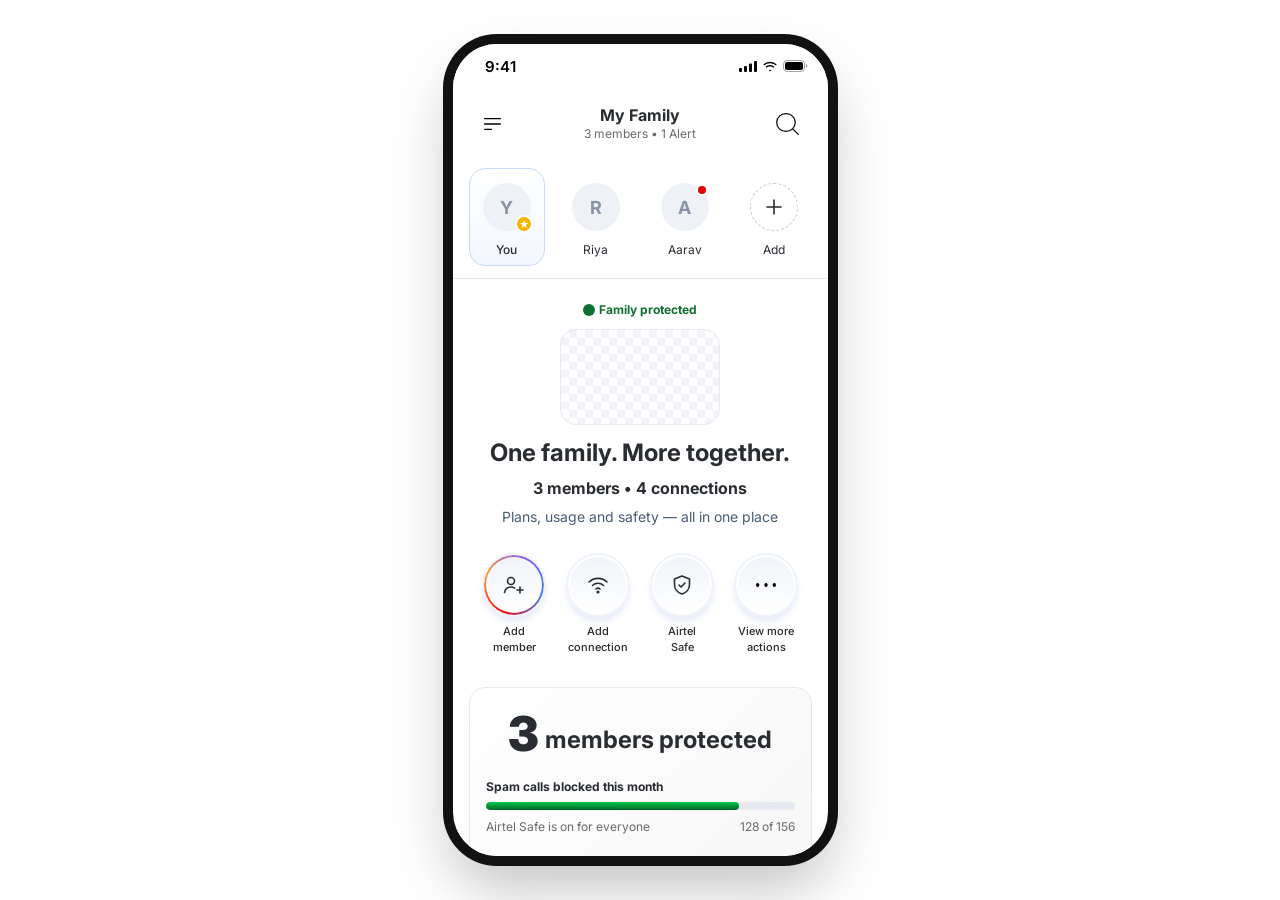
==== index.html @ 9456e84a "Family tab: Frame 01 content built with Frame 02 components Co-Authored-By: Claude Opus 5.5 <noreply" ====
<!doctype html>
<html lang="en">
<head>
  <meta charset="utf-8">
  <meta name="viewport" content="width=device-width, initial-scale=1, viewport-fit=cover">
  <title>Family Tab</title>
  <link rel="preconnect" href="https://fonts.googleapis.com">
  <link rel="preconnect" href="https://fonts.gstatic.com" crossorigin>
  <link href="https://fonts.googleapis.com/css2?family=Inter:wght@400;500;700;900&display=swap" rel="stylesheet">
  <link rel="stylesheet" href="styles.css">
</head>
<body>
  <div class="device">
    <div class="screen">

      <!-- Status bar -->
      <div class="status-bar">
        <span class="time">9:41</span>
        <span class="status-icons">
          <svg width="18" height="11" viewBox="0 0 18 11"><rect x="0" y="7" width="3" height="4" rx="1"/><rect x="5" y="5" width="3" height="6" rx="1"/><rect x="10" y="2.5" width="3" height="8.5" rx="1"/><rect x="15" y="0" width="3" height="11" rx="1"/></svg>
          <svg width="16" height="11" viewBox="0 0 16 11"><path d="M8 2.3c2.2 0 4.2.9 5.7 2.3l1.1-1.1A9.6 9.6 0 0 0 8 .7 9.6 9.6 0 0 0 1.2 3.5l1.1 1.1A8 8 0 0 1 8 2.3Zm0 3.2c1.3 0 2.5.5 3.4 1.3l1.1-1.1A6.4 6.4 0 0 0 8 3.9a6.4 6.4 0 0 0-4.5 1.8l1.1 1.1c.9-.8 2.1-1.3 3.4-1.3Zm0 3.2c.5 0 .9.2 1.2.5L8 10.4 6.8 9.2c.3-.3.7-.5 1.2-.5Z"/></svg>
          <svg width="25" height="12" viewBox="0 0 25 12"><rect x=".5" y=".5" width="21" height="11" rx="3.5" fill="none" stroke="currentColor" opacity=".35"/><rect x="2" y="2" width="18" height="8" rx="2"/><path d="M23 4v4c.8-.3 1.3-1.1 1.3-2S23.8 4.3 23 4Z" opacity=".4"/></svg>
        </span>
      </div>

      <main class="scroll">

        <!-- Top Nav Component ✅ -->
        <header class="top-nav">
          <button class="nav-icon" aria-label="Menu"><img src="assets/menu.svg" width="17.2" height="11.4222" alt=""></button>
          <div class="nav-title">
            <h1>My Family</h1>
            <p>3 members • 1 Alert</p>
          </div>
          <button class="nav-icon" aria-label="Search"><img src="assets/help.svg" width="26.67" height="26.67" alt=""></button>
        </header>

        <!-- Top Nav Units (members) -->
        <nav class="unit-strip" aria-label="Family members">
          <button class="unit is-active">
            <span class="unit-icon"><span class="avatar-ph">Y</span><span class="crown">★</span></span>
            <span class="unit-label">You</span>
          </button>
          <button class="unit">
            <span class="unit-icon"><span class="avatar-ph">R</span></span>
            <span class="unit-label">Riya</span>
          </button>
          <button class="unit">
            <span class="unit-icon"><span class="avatar-ph">A</span><span class="alert-dot"></span></span>
            <span class="unit-label">Aarav</span>
          </button>
          <button class="unit">
            <span class="unit-icon"><span class="add-ph">
              <svg width="24" height="24" viewBox="0 0 24 24" fill="none" stroke="#292c31" stroke-width="1.6" stroke-linecap="round"><path d="M12 5v14M5 12h14"/></svg>
            </span></span>
            <span class="unit-label">Add</span>
          </button>
        </nav>

        <!-- Snapshot ✅ -->
        <section class="snapshot">
          <div class="status-msg"><span class="notifier"></span>Family protected</div>
          <div class="illustration-ph" aria-label="Family illustration placeholder"></div>
          <div class="snapshot-text">
            <h2>One family. More together.</h2>
            <p class="sub-strong">3 members • 4 connections</p>
            <p class="sub">Plans, usage and safety — all in one place</p>
          </div>
        </section>

        <div class="layout">

          <!-- Actions (Icon-action ✅) -->
          <section class="actions">
            <a class="icon-action is-highlighted" href="#">
              <span class="ia-circle"><svg width="24" height="24" viewBox="0 0 24 24" fill="none" stroke="#292c31" stroke-width="1.6" stroke-linecap="round" stroke-linejoin="round"><circle cx="9" cy="8" r="3.5"/><path d="M2.5 19.5c.6-3.3 3.3-5.5 6.5-5.5 1.4 0 2.6.4 3.6 1.1"/><path d="M18 14v6M15 17h6"/></svg></span>
              <span class="ia-label">Add<br>member</span>
            </a>
            <a class="icon-action" href="#">
              <span class="ia-circle"><svg width="24" height="24" viewBox="0 0 24 24" fill="none" stroke="#292c31" stroke-width="1.6" stroke-linecap="round" stroke-linejoin="round"><path d="M3 9a13 13 0 0 1 18 0"/><path d="M6.5 12.5a8 8 0 0 1 11 0"/><path d="M10 16a3 3 0 0 1 4 0"/><circle cx="12" cy="19" r=".8" fill="#292c31"/></svg></span>
              <span class="ia-label">Add<br>connection</span>
            </a>
            <a class="icon-action" href="#">
              <span class="ia-circle"><svg width="24" height="24" viewBox="0 0 24 24" fill="none" stroke="#292c31" stroke-width="1.6" stroke-linecap="round" stroke-linejoin="round"><path d="M12 3 4.5 6v5.5c0 4.4 3.1 8.2 7.5 9.5 4.4-1.3 7.5-5.1 7.5-9.5V6L12 3Z"/><path d="m9 12 2 2 4-4"/></svg></span>
              <span class="ia-label">Airtel<br>Safe</span>
            </a>
            <a class="icon-action" href="#">
              <span class="ia-circle"><img src="assets/more.svg" width="20" height="3.334" alt=""></span>
              <span class="ia-label">View more<br>actions</span>
            </a>
          </section>

          <!-- Hero Card ✅ -->
          <section class="hero-card">
            <div class="hero-heading"><span class="big">3</span><span class="unit-text">members protected</span></div>
            <div class="progress">
              <p class="progress-label">Spam calls blocked this month</p>
              <div class="track"><div class="fill" style="width:82%"></div></div>
              <div class="hints"><span>Airtel Safe is on for everyone</span><span>128 of 156</span></div>
            </div>
            <div class="details">
              <span class="detail"><img src="assets/call.svg" width="20" height="20" alt="">128 spam calls</span>
              <span class="detail"><img src="assets/sms.svg" width="20" height="20" alt="">12 fraud links</span>
            </div>
            <a class="btn-primary" href="#">Add family member</a>
            <a class="link" href="#">View safety report</a>
          </section>

          <!-- Product Showcase ✅ -->
          <section class="showcase">
            <div class="section-title"><h3>Family benefits</h3><a class="link" href="#">View All</a></div>
            <div class="tiles">
              <article class="tile">
                <div class="logo-ph"></div>
                <div class="tile-text"><h4>Exclusive offers</h4><p>Special deals for your family</p></div>
                <a class="link with-arrow" href="#">Explore <img src="assets/arrow-right.svg" width="16.67" height="16.67" alt=""></a>
              </article>
              <article class="tile">
                <div class="logo-ph"></div>
                <div class="tile-text"><h4>Connections</h4><p>Easily handle plans and usage</p></div>
                <a class="link with-arrow" href="#">Manage <img src="assets/arrow-right.svg" width="16.67" height="16.67" alt=""></a>
              </article>
              <article class="tile">
                <div class="logo-ph"></div>
                <div class="tile-text"><h4>Safer together</h4><p>Spam call protection for everyone</p></div>
                <a class="link with-arrow" href="#">Turn on <img src="assets/arrow-right.svg" width="16.67" height="16.67" alt=""></a>
              </article>
            </div>
          </section>

          <!-- Ingress Card ✅ -->
          <section>
            <div class="section-title"><h3>Insights</h3></div>
            <article class="ingress">
              <div class="ingress-text">
                <h4>Personalized Report</h4>
                <p>See your family’s safety report and usage insights</p>
                <a class="btn-secondary" href="#">View report</a>
              </div>
              <div class="ingress-ph"></div>
            </article>
          </section>

          <!-- List_Refresh ✅ -->
          <section class="list-block">
            <div class="section-title"><h3>Family help</h3></div>
            <div class="list-card">
              <div class="list-rows">
                <a class="row" href="#">How do I add a family member?<img src="assets/chevron-right.svg" width="16.67" height="16.67" alt=""></a>
                <hr>
                <a class="row" href="#">Share data with my family<img src="assets/chevron-right.svg" width="16.67" height="16.67" alt=""></a>
                <hr>
                <a class="row" href="#">Manage permissions for a member<img src="assets/chevron-right.svg" width="16.67" height="16.67" alt=""></a>
                <hr>
                <a class="row" href="#">Remove a member<img src="assets/chevron-right.svg" width="16.67" height="16.67" alt=""></a>
              </div>
              <div class="bottom-strip"><span>Need help with something else?</span><a class="link" href="#">Chat Now</a></div>
            </div>
          </section>

        </div>
      </main>
    </div>
  </div>
</body>
</html>
---- styles.css ----
:root {
  --text: #292c31;
  --text-title: #3e4146;
  --text-caption: #696b6f;
  --text-secondary: #485b76;
  --blue: #075ee8;
  --success: #0f7033;
  --border-card: #e6e9ef;
  --iconbase: #f0f4f9;
  --card-start: #ffffff;
  --card-stop: #f5f5f5;
  --placeholder: #eef1f5;
  --radius-lg: 16px;
}

* { box-sizing: border-box; margin: 0; padding: 0; }

html, body { height: 100%; }

body {
  background: #ffffff;
  color: var(--text);
  font-family: 'Inter', system-ui, sans-serif;
  font-feature-settings: "liga" 0;
  -webkit-font-smoothing: antialiased;
}

a { color: inherit; text-decoration: none; }
button { font: inherit; color: inherit; background: none; border: 0; cursor: pointer; }

/* ---------- Device: 375 x 812 preview ---------- */
.device {
  min-height: 100%;
  display: flex;
  align-items: center;
  justify-content: center;
  padding: 24px 0;
}
.screen {
  position: relative;
  width: 375px;
  height: 812px;
  background: #ffffff;
  border-radius: 44px;
  overflow: hidden;
  box-shadow: 0 0 0 10px #111, 0 30px 60px rgba(0, 0, 0, .25);
  display: flex;
  flex-direction: column;
}
@media (max-width: 500px) {
  .device { padding: 0; display: block; }
  .screen { width: 100%; height: 100vh; height: 100dvh; border-radius: 0; box-shadow: none; }
}

.status-bar {
  height: 44px;
  flex: none;
  display: flex;
  align-items: center;
  justify-content: space-between;
  padding: 0 20px 0 32px;
  font-weight: 600;
  font-size: 15px;
  color: #000;
  background: #fff;
  z-index: 2;
}
.status-icons { display: flex; gap: 5px; align-items: center; }
.status-icons svg { fill: #000; color: #000; }

.scroll {
  flex: 1;
  overflow-y: auto;
  overflow-x: hidden;
  scrollbar-width: none;
  padding-bottom: 40px;
}
.scroll::-webkit-scrollbar { display: none; }

/* ---------- Top Nav ---------- */
.top-nav {
  height: 72px;
  display: flex;
  align-items: center;
  justify-content: space-between;
  padding: 16px 20px;
}
.nav-icon { width: 40px; height: 40px; display: grid; place-items: center; }
.nav-title { text-align: center; }
.nav-title h1 { font-size: 16px; font-weight: 700; line-height: 20px; }
.nav-title p { font-size: 12px; line-height: 18px; color: var(--text-caption); }

/* ---------- Top Nav Units ---------- */
.unit-strip {
  display: flex;
  justify-content: space-between;
  padding: 8px 16px 12px;
  border-bottom: 1px solid var(--border-card);
}
.unit {
  width: 76px;
  padding: 6px 0 8px;
  display: flex;
  flex-direction: column;
  align-items: center;
  border: 1px solid transparent;
  border-radius: 16px;
}
.unit.is-active {
  border-color: #c9dafb;
  background: linear-gradient(180deg, #ffffff 0%, #f3f7ff 100%);
}
.unit-icon { position: relative; width: 64px; height: 64px; display: grid; place-items: center; }
.avatar-ph, .add-ph {
  width: 48px; height: 48px;
  border-radius: 50%;
  display: grid; place-items: center;
  background: var(--placeholder);
  font-weight: 700; font-size: 18px; color: #8a94a6;
}
.add-ph { background: #fff; border: 1.5px dashed #c3cad6; }
.crown {
  position: absolute; right: 6px; bottom: 6px;
  width: 18px; height: 18px; border-radius: 50%;
  background: #f5b400; color: #fff; font-size: 10px;
  display: grid; place-items: center; border: 2px solid #fff;
}
.alert-dot {
  position: absolute; right: 9px; top: 9px;
  width: 12px; height: 12px; border-radius: 50%;
  background: #e40000; border: 2px solid #fff;
}
.unit-label { font-size: 12px; line-height: 14px; margin-top: 4px; }
.unit.is-active .unit-label { font-weight: 500; }

/* ---------- Snapshot ---------- */
.snapshot {
  display: flex; flex-direction: column; align-items: center;
  gap: 12px;
  padding: 24px 16px 28px;
  text-align: center;
}
.status-msg {
  display: flex; align-items: center; gap: 4px;
  font-size: 12px; line-height: 14px; font-weight: 700; color: var(--success);
}
.notifier { width: 12px; height: 12px; border-radius: 100px; background: var(--success); }
.illustration-ph {
  width: 160px; height: 96px;
  border-radius: var(--radius-lg);
  background:
    repeating-conic-gradient(#f2f4f7 0% 25%, #ffffff 0% 50%) 0 0 / 16px 16px;
  border: 1px solid var(--border-card);
}
.snapshot-text { display: flex; flex-direction: column; gap: 8px; }
.snapshot-text h2 { font-size: 24px; line-height: 32px; font-weight: 700; }
.sub-strong { font-size: 16px; line-height: 22px; font-weight: 700; }
.sub { font-size: 14px; line-height: 20px; color: var(--text-secondary); }

/* ---------- Layout ---------- */
.layout {
  display: flex; flex-direction: column;
  gap: 32px;
  padding: 0 16px;
}

/* Icon-action */
.actions { display: flex; justify-content: center; gap: 20px; }
.icon-action {
  width: 64px;
  display: flex; flex-direction: column; align-items: center; gap: 8px;
}
.ia-circle {
  position: relative;
  width: 60px; height: 60px;
  display: grid; place-items: center;
  border-radius: 100px;
  border: 2px solid #fff;
  background: linear-gradient(180deg, var(--iconbase) 0%, #ffffff 100%);
  filter: drop-shadow(0 5px 2.81px rgba(143, 165, 227, .2));
}
.ia-circle::before {
  content: "";
  position: absolute; inset: -4px;
  border-radius: 100px;
  border: 2px solid var(--iconbase);
}
.icon-action.is-highlighted .ia-circle::after {
  content: "";
  position: absolute; inset: -2px;
  border-radius: 100px;
  padding: 2px;
  background: conic-gradient(from 200deg, #f9080f, #ff9a2e, #8b5cf6, #3b82f6, #f9080f);
  -webkit-mask: linear-gradient(#000 0 0) content-box, linear-gradient(#000 0 0);
  -webkit-mask-composite: xor;
          mask-composite: exclude;
}
.ia-label { font-size: 11px; line-height: 16px; font-weight: 500; text-align: center; }

/* Cards (shared) */
.hero-card, .tile, .ingress, .list-card {
  border: 1px solid var(--border-card);
  border-radius: var(--radius-lg);
  background: linear-gradient(180deg, var(--card-start) 0%, var(--card-stop) 100%);
}

/* Hero Card */
.hero-card {
  background: linear-gradient(137.87deg, var(--card-start) 1.84%, var(--card-stop) 100%);
  padding: 16px;
  display: flex; flex-direction: column; align-items: center; gap: 20px;
}
.hero-heading { display: flex; align-items: flex-end; gap: 6px; }
.hero-heading .big { font-size: 48px; line-height: 60px; font-weight: 900; }
.hero-heading .unit-text { font-size: 24px; line-height: 32px; font-weight: 700; padding: 8px 0; }
.progress { width: 100%; display: flex; flex-direction: column; gap: 8px; margin-top: -4px; }
.progress-label { font-size: 12px; line-height: 14px; font-weight: 700; }
.track { height: 8px; border-radius: 100px; background: var(--border-card); overflow: hidden; }
.fill { height: 100%; border-radius: 100px; background: linear-gradient(180deg, #00c94e 0%, #006326 100%); }
.hints { display: flex; justify-content: space-between; font-size: 12px; line-height: 18px; color: var(--text-caption); }
.details { width: 100%; display: flex; gap: 16px; }
.detail { flex: 1; display: flex; align-items: center; gap: 8px; font-size: 12px; line-height: 14px; font-weight: 500; white-space: nowrap; }
.detail img { margin: 2px; }
.btn-primary {
  width: 100%; height: 48px;
  display: grid; place-items: center;
  background: #000; color: #fff;
  border-radius: 12px;
  font-size: 14px; line-height: 16px; font-weight: 500;
  margin-bottom: -8px;
}
.link { color: var(--blue); font-size: 14px; line-height: 16px; font-weight: 500; }
.link.with-arrow { display: inline-flex; align-items: center; gap: 2px; }
.link.with-arrow img { margin: 1.67px; }

/* Section Title */
.section-title {
  display: flex; align-items: center; justify-content: space-between;
  margin-bottom: 12px;
}
.section-title h3 {
  font-size: 11px; line-height: 14px; font-weight: 700;
  letter-spacing: 1.76px; text-transform: uppercase; color: var(--text-title);
}

/* Product Showcase */
.tiles {
  display: flex; gap: 8px;
  overflow-x: auto; scrollbar-width: none;
  margin: 0 -16px; padding: 0 16px 6px;
  scroll-snap-type: x mandatory; scroll-padding: 0 16px;
}
.tiles::-webkit-scrollbar { display: none; }
.tile {
  flex: 0 0 158px; height: 180px;
  padding: 16px;
  display: flex; flex-direction: column; gap: 12px;
  filter: drop-shadow(0 4px 6px rgba(0, 0, 0, .04));
  scroll-snap-align: start;
}
.logo-ph { width: 48px; height: 48px; border-radius: 4px; background: var(--placeholder); flex: none; }
.tile-text { display: flex; flex-direction: column; gap: 4px; flex: 1; }
.tile-text h4 { font-size: 14px; line-height: 20px; font-weight: 700; }
.tile-text p { font-size: 12px; line-height: 18px; }

/* Ingress Card */
.ingress { padding: 16px; display: flex; align-items: center; gap: 12px; }
.ingress-text { flex: 1; display: flex; flex-direction: column; gap: 4px; }
.ingress-text h4 { font-size: 14px; line-height: 20px; font-weight: 700; }
.ingress-text p { font-size: 12px; line-height: 18px; color: var(--text-caption); }
.btn-secondary {
  margin-top: 8px;
  width: 160px; height: 40px;
  display: grid; place-items: center;
  background: #f6f6f6; border: 1px solid #000; border-radius: 12px;
  font-size: 14px; line-height: 16px; font-weight: 500;
}
.ingress-ph { width: 96px; height: 96px; border-radius: 12px; background: var(--placeholder); flex: none; }

/* List */
.list-card { overflow: hidden; }
.list-rows { padding: 16px 0; display: flex; flex-direction: column; gap: 16px; }
.row {
  display: flex; align-items: center; justify-content: space-between; gap: 12px;
  padding: 0 16px;
  font-size: 14px; line-height: 16px; font-weight: 500;
}
.row img { margin: 1.67px; }
.list-rows hr { border: 0; border-top: 1px solid var(--border-card); }
.bottom-strip {
  display: flex; align-items: center; justify-content: space-between;
  padding: 16px;
  background: #fff;
  border-top: 1px solid var(--border-card);
  font-size: 12px; line-height: 14px; font-weight: 700; color: var(--text-caption);
}
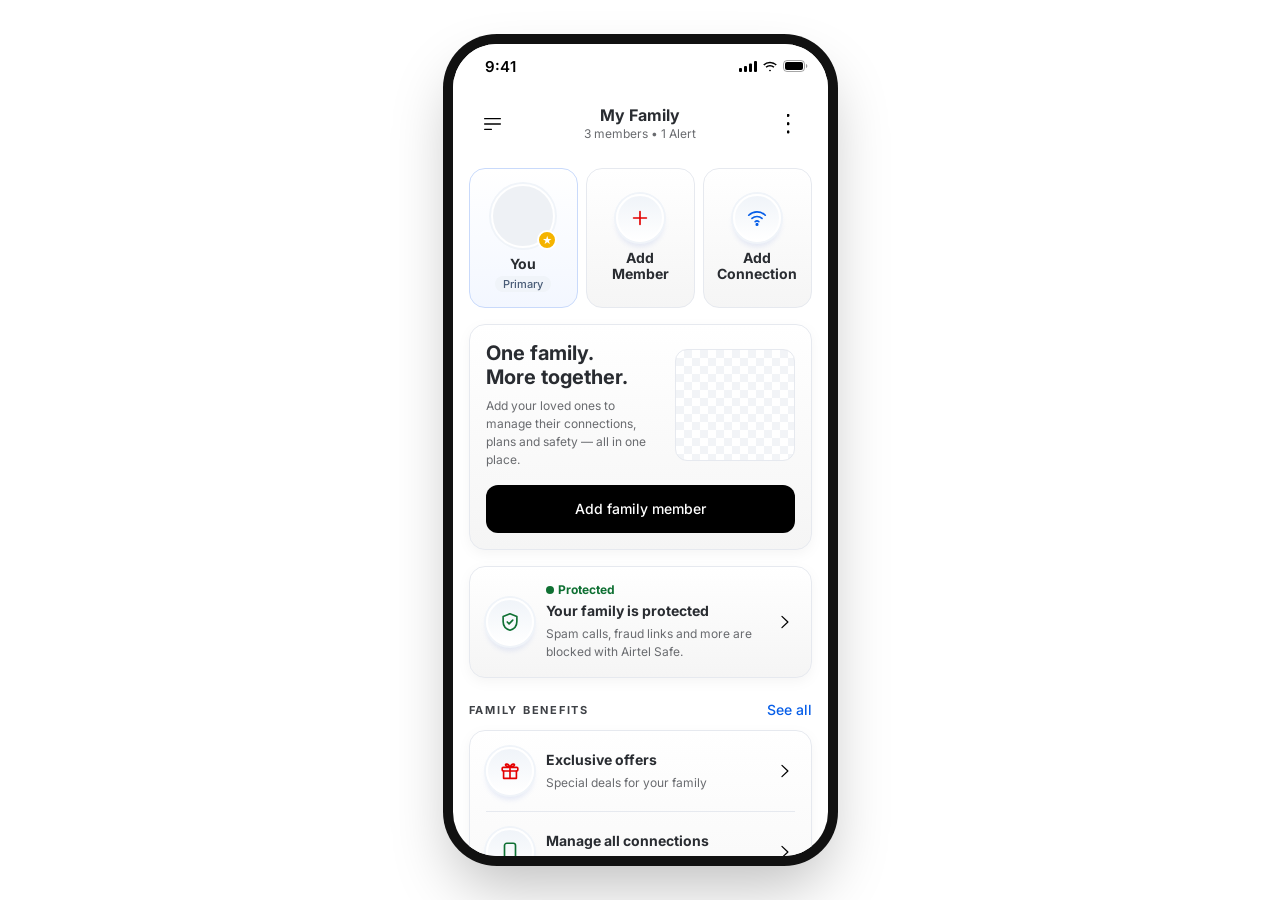
==== commit 45a1124f: "Match Frame 01 layout using Frame 02 components Co-Authored-By: Claude Opus 5.5 <noreply@anthropic.c" ====
--- a/index.html
+++ b/index.html
@@ -32,131 +32,81 @@
             <h1>My Family</h1>
             <p>3 members • 1 Alert</p>
           </div>
-          <button class="nav-icon" aria-label="Search"><img src="assets/help.svg" width="26.67" height="26.67" alt=""></button>
+          <button class="nav-icon" aria-label="More"><img class="rot90" src="assets/more.svg" width="20" height="3.334" alt=""></button>
         </header>
-
-        <!-- Top Nav Units (members) -->
-        <nav class="unit-strip" aria-label="Family members">
-          <button class="unit is-active">
-            <span class="unit-icon"><span class="avatar-ph">Y</span><span class="crown">★</span></span>
-            <span class="unit-label">You</span>
-          </button>
-          <button class="unit">
-            <span class="unit-icon"><span class="avatar-ph">R</span></span>
-            <span class="unit-label">Riya</span>
-          </button>
-          <button class="unit">
-            <span class="unit-icon"><span class="avatar-ph">A</span><span class="alert-dot"></span></span>
-            <span class="unit-label">Aarav</span>
-          </button>
-          <button class="unit">
-            <span class="unit-icon"><span class="add-ph">
-              <svg width="24" height="24" viewBox="0 0 24 24" fill="none" stroke="#292c31" stroke-width="1.6" stroke-linecap="round"><path d="M12 5v14M5 12h14"/></svg>
-            </span></span>
-            <span class="unit-label">Add</span>
-          </button>
-        </nav>
-
-        <!-- Snapshot ✅ -->
-        <section class="snapshot">
-          <div class="status-msg"><span class="notifier"></span>Family protected</div>
-          <div class="illustration-ph" aria-label="Family illustration placeholder"></div>
-          <div class="snapshot-text">
-            <h2>One family. More together.</h2>
-            <p class="sub-strong">3 members • 4 connections</p>
-            <p class="sub">Plans, usage and safety — all in one place</p>
-          </div>
-        </section>
 
         <div class="layout">
 
-          <!-- Actions (Icon-action ✅) -->
-          <section class="actions">
-            <a class="icon-action is-highlighted" href="#">
-              <span class="ia-circle"><svg width="24" height="24" viewBox="0 0 24 24" fill="none" stroke="#292c31" stroke-width="1.6" stroke-linecap="round" stroke-linejoin="round"><circle cx="9" cy="8" r="3.5"/><path d="M2.5 19.5c.6-3.3 3.3-5.5 6.5-5.5 1.4 0 2.6.4 3.6 1.1"/><path d="M18 14v6M15 17h6"/></svg></span>
-              <span class="ia-label">Add<br>member</span>
-            </a>
-            <a class="icon-action" href="#">
-              <span class="ia-circle"><svg width="24" height="24" viewBox="0 0 24 24" fill="none" stroke="#292c31" stroke-width="1.6" stroke-linecap="round" stroke-linejoin="round"><path d="M3 9a13 13 0 0 1 18 0"/><path d="M6.5 12.5a8 8 0 0 1 11 0"/><path d="M10 16a3 3 0 0 1 4 0"/><circle cx="12" cy="19" r=".8" fill="#292c31"/></svg></span>
-              <span class="ia-label">Add<br>connection</span>
-            </a>
-            <a class="icon-action" href="#">
-              <span class="ia-circle"><svg width="24" height="24" viewBox="0 0 24 24" fill="none" stroke="#292c31" stroke-width="1.6" stroke-linecap="round" stroke-linejoin="round"><path d="M12 3 4.5 6v5.5c0 4.4 3.1 8.2 7.5 9.5 4.4-1.3 7.5-5.1 7.5-9.5V6L12 3Z"/><path d="m9 12 2 2 4-4"/></svg></span>
-              <span class="ia-label">Airtel<br>Safe</span>
-            </a>
-            <a class="icon-action" href="#">
-              <span class="ia-circle"><img src="assets/more.svg" width="20" height="3.334" alt=""></span>
-              <span class="ia-label">View more<br>actions</span>
-            </a>
+          <!-- Members: Top Nav Unit tiles -->
+          <section class="members">
+            <button class="member is-active">
+              <span class="m-avatar"><span class="avatar-ph"></span><span class="crown">★</span></span>
+              <span class="m-name">You</span>
+              <span class="m-tag">Primary</span>
+            </button>
+            <button class="member">
+              <span class="ia-circle sm"><svg width="22" height="22" viewBox="0 0 24 24" fill="none" stroke="#e40000" stroke-width="1.8" stroke-linecap="round"><path d="M12 5v14M5 12h14"/></svg></span>
+              <span class="m-name">Add<br>Member</span>
+            </button>
+            <button class="member">
+              <span class="ia-circle sm"><svg width="22" height="22" viewBox="0 0 24 24" fill="none" stroke="#075ee8" stroke-width="1.8" stroke-linecap="round" stroke-linejoin="round"><path d="M3 9a13 13 0 0 1 18 0"/><path d="M6.5 12.5a8 8 0 0 1 11 0"/><path d="M10 16a3 3 0 0 1 4 0"/><circle cx="12" cy="19" r=".8" fill="#075ee8"/></svg></span>
+              <span class="m-name">Add<br>Connection</span>
+            </button>
           </section>
 
-          <!-- Hero Card ✅ -->
-          <section class="hero-card">
-            <div class="hero-heading"><span class="big">3</span><span class="unit-text">members protected</span></div>
-            <div class="progress">
-              <p class="progress-label">Spam calls blocked this month</p>
-              <div class="track"><div class="fill" style="width:82%"></div></div>
-              <div class="hints"><span>Airtel Safe is on for everyone</span><span>128 of 156</span></div>
-            </div>
-            <div class="details">
-              <span class="detail"><img src="assets/call.svg" width="20" height="20" alt="">128 spam calls</span>
-              <span class="detail"><img src="assets/sms.svg" width="20" height="20" alt="">12 fraud links</span>
+          <!-- Ingress Card ✅ (hero) -->
+          <section class="card hero">
+            <div class="hero-top">
+              <div class="hero-text">
+                <h2>One family.<br>More together.</h2>
+                <p>Add your loved ones to manage their connections, plans and safety — all in one place.</p>
+              </div>
+              <div class="illustration-ph" aria-label="Family illustration placeholder"></div>
             </div>
             <a class="btn-primary" href="#">Add family member</a>
-            <a class="link" href="#">View safety report</a>
           </section>
 
-          <!-- Product Showcase ✅ -->
-          <section class="showcase">
-            <div class="section-title"><h3>Family benefits</h3><a class="link" href="#">View All</a></div>
-            <div class="tiles">
-              <article class="tile">
-                <div class="logo-ph"></div>
-                <div class="tile-text"><h4>Exclusive offers</h4><p>Special deals for your family</p></div>
-                <a class="link with-arrow" href="#">Explore <img src="assets/arrow-right.svg" width="16.67" height="16.67" alt=""></a>
-              </article>
-              <article class="tile">
-                <div class="logo-ph"></div>
-                <div class="tile-text"><h4>Connections</h4><p>Easily handle plans and usage</p></div>
-                <a class="link with-arrow" href="#">Manage <img src="assets/arrow-right.svg" width="16.67" height="16.67" alt=""></a>
-              </article>
-              <article class="tile">
-                <div class="logo-ph"></div>
-                <div class="tile-text"><h4>Safer together</h4><p>Spam call protection for everyone</p></div>
-                <a class="link with-arrow" href="#">Turn on <img src="assets/arrow-right.svg" width="16.67" height="16.67" alt=""></a>
-              </article>
+          <!-- Ingress Card ✅ (status) -->
+          <a class="card row-card" href="#">
+            <span class="ia-circle sm"><svg width="22" height="22" viewBox="0 0 24 24" fill="none" stroke="#0f7033" stroke-width="1.8" stroke-linecap="round" stroke-linejoin="round"><path d="M12 3 4.5 6v5.5c0 4.4 3.1 8.2 7.5 9.5 4.4-1.3 7.5-5.1 7.5-9.5V6L12 3Z"/><path d="m9 12 2 2 4-4"/></svg></span>
+            <span class="row-text">
+              <span class="status-msg"><span class="notifier"></span>Protected</span>
+              <strong>Your family is protected</strong>
+              <small>Spam calls, fraud links and more are blocked with Airtel Safe.</small>
+            </span>
+            <img src="assets/chevron-right.svg" width="16.67" height="16.67" alt="">
+          </a>
+
+          <!-- List_Refresh ✅ -->
+          <section>
+            <div class="section-title"><h3>Family benefits</h3><a class="link" href="#">See all</a></div>
+            <div class="card list-card">
+              <a class="row" href="#">
+                <span class="ia-circle sm"><svg width="22" height="22" viewBox="0 0 24 24" fill="none" stroke="#e40000" stroke-width="1.8" stroke-linecap="round" stroke-linejoin="round"><rect x="3.5" y="8" width="17" height="4" rx="1"/><path d="M5 12v8h14v-8M12 8v12M12 8S10.5 4 8 4.5 8.5 8 12 8Zm0 0s1.5-4 4-3.5S15.5 8 12 8Z"/></svg></span>
+                <span class="row-text"><strong>Exclusive offers</strong><small>Special deals for your family</small></span>
+                <img src="assets/chevron-right.svg" width="16.67" height="16.67" alt="">
+              </a>
+              <hr>
+              <a class="row" href="#">
+                <span class="ia-circle sm"><svg width="22" height="22" viewBox="0 0 24 24" fill="none" stroke="#0f7033" stroke-width="1.8" stroke-linecap="round" stroke-linejoin="round"><rect x="6" y="2.5" width="12" height="19" rx="2.5"/><path d="M10.5 18.5h3"/></svg></span>
+                <span class="row-text"><strong>Manage all connections</strong><small>Easily handle plans and usage</small></span>
+                <img src="assets/chevron-right.svg" width="16.67" height="16.67" alt="">
+              </a>
+              <hr>
+              <a class="row" href="#">
+                <span class="ia-circle sm"><svg width="22" height="22" viewBox="0 0 24 24" fill="none" stroke="#075ee8" stroke-width="1.8" stroke-linecap="round" stroke-linejoin="round"><path d="M12 3 4.5 6v5.5c0 4.4 3.1 8.2 7.5 9.5 4.4-1.3 7.5-5.1 7.5-9.5V6L12 3Z"/></svg></span>
+                <span class="row-text"><strong>Stay safer together</strong><small>Spam call protection for everyone</small></span>
+                <img src="assets/chevron-right.svg" width="16.67" height="16.67" alt="">
+              </a>
             </div>
           </section>
 
-          <!-- Ingress Card ✅ -->
-          <section>
-            <div class="section-title"><h3>Insights</h3></div>
-            <article class="ingress">
-              <div class="ingress-text">
-                <h4>Personalized Report</h4>
-                <p>See your family’s safety report and usage insights</p>
-                <a class="btn-secondary" href="#">View report</a>
-              </div>
-              <div class="ingress-ph"></div>
-            </article>
-          </section>
-
-          <!-- List_Refresh ✅ -->
-          <section class="list-block">
-            <div class="section-title"><h3>Family help</h3></div>
-            <div class="list-card">
-              <div class="list-rows">
-                <a class="row" href="#">How do I add a family member?<img src="assets/chevron-right.svg" width="16.67" height="16.67" alt=""></a>
-                <hr>
-                <a class="row" href="#">Share data with my family<img src="assets/chevron-right.svg" width="16.67" height="16.67" alt=""></a>
-                <hr>
-                <a class="row" href="#">Manage permissions for a member<img src="assets/chevron-right.svg" width="16.67" height="16.67" alt=""></a>
-                <hr>
-                <a class="row" href="#">Remove a member<img src="assets/chevron-right.svg" width="16.67" height="16.67" alt=""></a>
-              </div>
-              <div class="bottom-strip"><span>Need help with something else?</span><a class="link" href="#">Chat Now</a></div>
-            </div>
-          </section>
+          <!-- Ingress Card ✅ (report) -->
+          <a class="card row-card" href="#">
+            <span class="ia-circle sm"><svg width="22" height="22" viewBox="0 0 24 24" fill="none" stroke="#e40000" stroke-width="1.8" stroke-linecap="round" stroke-linejoin="round"><path d="M12 3 4.5 6v5.5c0 4.4 3.1 8.2 7.5 9.5 4.4-1.3 7.5-5.1 7.5-9.5V6L12 3Z"/><path d="M12 8v4.5M12 15.5v.01"/></svg></span>
+            <span class="row-text"><strong>Personalized Report</strong><small>See your family’s safety report and usage insights.</small></span>
+            <img src="assets/chevron-right.svg" width="16.67" height="16.67" alt="">
+          </a>
 
         </div>
       </main>
--- a/styles.css
+++ b/styles.css
@@ -90,207 +90,93 @@
 .nav-title h1 { font-size: 16px; font-weight: 700; line-height: 20px; }
 .nav-title p { font-size: 12px; line-height: 18px; color: var(--text-caption); }
 
-/* ---------- Top Nav Units ---------- */
-.unit-strip {
-  display: flex;
-  justify-content: space-between;
-  padding: 8px 16px 12px;
-  border-bottom: 1px solid var(--border-card);
-}
-.unit {
-  width: 76px;
-  padding: 6px 0 8px;
-  display: flex;
-  flex-direction: column;
-  align-items: center;
-  border: 1px solid transparent;
-  border-radius: 16px;
-}
-.unit.is-active {
-  border-color: #c9dafb;
-  background: linear-gradient(180deg, #ffffff 0%, #f3f7ff 100%);
-}
-.unit-icon { position: relative; width: 64px; height: 64px; display: grid; place-items: center; }
-.avatar-ph, .add-ph {
-  width: 48px; height: 48px;
-  border-radius: 50%;
-  display: grid; place-items: center;
-  background: var(--placeholder);
-  font-weight: 700; font-size: 18px; color: #8a94a6;
-}
-.add-ph { background: #fff; border: 1.5px dashed #c3cad6; }
-.crown {
-  position: absolute; right: 6px; bottom: 6px;
-  width: 18px; height: 18px; border-radius: 50%;
-  background: #f5b400; color: #fff; font-size: 10px;
-  display: grid; place-items: center; border: 2px solid #fff;
-}
-.alert-dot {
-  position: absolute; right: 9px; top: 9px;
-  width: 12px; height: 12px; border-radius: 50%;
-  background: #e40000; border: 2px solid #fff;
-}
-.unit-label { font-size: 12px; line-height: 14px; margin-top: 4px; }
-.unit.is-active .unit-label { font-weight: 500; }
-
-/* ---------- Snapshot ---------- */
-.snapshot {
-  display: flex; flex-direction: column; align-items: center;
-  gap: 12px;
-  padding: 24px 16px 28px;
-  text-align: center;
-}
-.status-msg {
-  display: flex; align-items: center; gap: 4px;
-  font-size: 12px; line-height: 14px; font-weight: 700; color: var(--success);
-}
-.notifier { width: 12px; height: 12px; border-radius: 100px; background: var(--success); }
-.illustration-ph {
-  width: 160px; height: 96px;
-  border-radius: var(--radius-lg);
-  background:
-    repeating-conic-gradient(#f2f4f7 0% 25%, #ffffff 0% 50%) 0 0 / 16px 16px;
-  border: 1px solid var(--border-card);
-}
-.snapshot-text { display: flex; flex-direction: column; gap: 8px; }
-.snapshot-text h2 { font-size: 24px; line-height: 32px; font-weight: 700; }
-.sub-strong { font-size: 16px; line-height: 22px; font-weight: 700; }
-.sub { font-size: 14px; line-height: 20px; color: var(--text-secondary); }
+.rot90 { transform: rotate(90deg); }
 
 /* ---------- Layout ---------- */
-.layout {
-  display: flex; flex-direction: column;
-  gap: 32px;
-  padding: 0 16px;
+.layout { display: flex; flex-direction: column; gap: 16px; padding: 8px 16px 0; }
+.link { color: var(--blue); font-size: 14px; line-height: 16px; font-weight: 500; }
+
+/* Card surface (Frame 02: Ingress / Showcase / List) */
+.card {
+  border: 1px solid var(--border-card);
+  border-radius: var(--radius-lg);
+  background: linear-gradient(180deg, var(--card-start) 0%, var(--card-stop) 100%);
+  filter: drop-shadow(0 4px 6px rgba(0, 0, 0, .04));
 }
 
-/* Icon-action */
-.actions { display: flex; justify-content: center; gap: 20px; }
-.icon-action {
-  width: 64px;
-  display: flex; flex-direction: column; align-items: center; gap: 8px;
-}
+/* Icon-action circle (Frame 02) */
 .ia-circle {
-  position: relative;
+  position: relative; flex: none;
   width: 60px; height: 60px;
   display: grid; place-items: center;
   border-radius: 100px;
   border: 2px solid #fff;
   background: linear-gradient(180deg, var(--iconbase) 0%, #ffffff 100%);
-  filter: drop-shadow(0 5px 2.81px rgba(143, 165, 227, .2));
+  box-shadow: 0 0 0 2px var(--iconbase), 0 5px 5.62px rgba(143, 165, 227, .2);
 }
-.ia-circle::before {
-  content: "";
-  position: absolute; inset: -4px;
-  border-radius: 100px;
-  border: 2px solid var(--iconbase);
-}
-.icon-action.is-highlighted .ia-circle::after {
-  content: "";
-  position: absolute; inset: -2px;
-  border-radius: 100px;
-  padding: 2px;
-  background: conic-gradient(from 200deg, #f9080f, #ff9a2e, #8b5cf6, #3b82f6, #f9080f);
-  -webkit-mask: linear-gradient(#000 0 0) content-box, linear-gradient(#000 0 0);
-  -webkit-mask-composite: xor;
-          mask-composite: exclude;
-}
-.ia-label { font-size: 11px; line-height: 16px; font-weight: 500; text-align: center; }
+.ia-circle.sm { width: 48px; height: 48px; }
 
-/* Cards (shared) */
-.hero-card, .tile, .ingress, .list-card {
+/* Members (Top Nav Unit tiles) */
+.members { display: grid; grid-template-columns: repeat(3, 1fr); gap: 8px; }
+.member {
+  height: 140px;
+  display: flex; flex-direction: column; align-items: center; justify-content: center; gap: 8px;
   border: 1px solid var(--border-card);
   border-radius: var(--radius-lg);
   background: linear-gradient(180deg, var(--card-start) 0%, var(--card-stop) 100%);
 }
+.member.is-active { border-color: #c9dafb; background: linear-gradient(180deg, #ffffff 0%, #f3f7ff 100%); }
+.m-avatar { position: relative; }
+.avatar-ph {
+  display: block; width: 64px; height: 64px; border-radius: 50%;
+  background: var(--placeholder); border: 2px solid #fff;
+  box-shadow: 0 0 0 2px var(--iconbase);
+}
+.crown {
+  position: absolute; right: -2px; bottom: -2px;
+  width: 20px; height: 20px; border-radius: 50%;
+  background: #f5b400; color: #fff; font-size: 10px;
+  display: grid; place-items: center; border: 2px solid #fff;
+}
+.m-name { font-size: 14px; line-height: 16px; font-weight: 700; text-align: center; }
+.m-tag {
+  margin-top: -4px;
+  font-size: 11px; line-height: 14px; font-weight: 500; color: var(--text-secondary);
+  background: var(--iconbase); border-radius: 100px; padding: 1px 8px;
+}
 
-/* Hero Card */
-.hero-card {
-  background: linear-gradient(137.87deg, var(--card-start) 1.84%, var(--card-stop) 100%);
-  padding: 16px;
-  display: flex; flex-direction: column; align-items: center; gap: 20px;
+/* Hero */
+.hero { padding: 16px; display: flex; flex-direction: column; gap: 16px; }
+.hero-top { display: flex; gap: 12px; align-items: center; }
+.hero-text { flex: 1; display: flex; flex-direction: column; gap: 8px; }
+.hero-text h2 { font-size: 20px; line-height: 24px; font-weight: 700; }
+.hero-text p { font-size: 12px; line-height: 18px; color: var(--text-caption); }
+.illustration-ph {
+  width: 120px; height: 112px; flex: none; border-radius: 12px;
+  background: repeating-conic-gradient(#f2f4f7 0% 25%, #ffffff 0% 50%) 0 0 / 16px 16px;
+  border: 1px solid var(--border-card);
 }
-.hero-heading { display: flex; align-items: flex-end; gap: 6px; }
-.hero-heading .big { font-size: 48px; line-height: 60px; font-weight: 900; }
-.hero-heading .unit-text { font-size: 24px; line-height: 32px; font-weight: 700; padding: 8px 0; }
-.progress { width: 100%; display: flex; flex-direction: column; gap: 8px; margin-top: -4px; }
-.progress-label { font-size: 12px; line-height: 14px; font-weight: 700; }
-.track { height: 8px; border-radius: 100px; background: var(--border-card); overflow: hidden; }
-.fill { height: 100%; border-radius: 100px; background: linear-gradient(180deg, #00c94e 0%, #006326 100%); }
-.hints { display: flex; justify-content: space-between; font-size: 12px; line-height: 18px; color: var(--text-caption); }
-.details { width: 100%; display: flex; gap: 16px; }
-.detail { flex: 1; display: flex; align-items: center; gap: 8px; font-size: 12px; line-height: 14px; font-weight: 500; white-space: nowrap; }
-.detail img { margin: 2px; }
 .btn-primary {
-  width: 100%; height: 48px;
-  display: grid; place-items: center;
-  background: #000; color: #fff;
-  border-radius: 12px;
+  height: 48px; display: grid; place-items: center;
+  background: #000; color: #fff; border-radius: 12px;
   font-size: 14px; line-height: 16px; font-weight: 500;
-  margin-bottom: -8px;
 }
-.link { color: var(--blue); font-size: 14px; line-height: 16px; font-weight: 500; }
-.link.with-arrow { display: inline-flex; align-items: center; gap: 2px; }
-.link.with-arrow img { margin: 1.67px; }
 
-/* Section Title */
-.section-title {
-  display: flex; align-items: center; justify-content: space-between;
-  margin-bottom: 12px;
-}
+/* Row cards */
+.row-card, .row { display: flex; align-items: center; gap: 12px; padding: 16px; }
+.row-card > img, .row > img { margin: 1.67px; flex: none; }
+.row-text { flex: 1; display: flex; flex-direction: column; gap: 4px; }
+.row-text strong { font-size: 14px; line-height: 20px; font-weight: 700; }
+.row-text small { font-size: 12px; line-height: 18px; color: var(--text-caption); }
+.status-msg { display: flex; align-items: center; gap: 4px; font-size: 12px; line-height: 14px; font-weight: 700; color: var(--success); }
+.notifier { width: 8px; height: 8px; border-radius: 100px; background: var(--success); }
+
+/* Section Title (Frame 02) */
+.section-title { display: flex; align-items: center; justify-content: space-between; margin: 8px 0 12px; }
 .section-title h3 {
   font-size: 11px; line-height: 14px; font-weight: 700;
   letter-spacing: 1.76px; text-transform: uppercase; color: var(--text-title);
 }
 
-/* Product Showcase */
-.tiles {
-  display: flex; gap: 8px;
-  overflow-x: auto; scrollbar-width: none;
-  margin: 0 -16px; padding: 0 16px 6px;
-  scroll-snap-type: x mandatory; scroll-padding: 0 16px;
-}
-.tiles::-webkit-scrollbar { display: none; }
-.tile {
-  flex: 0 0 158px; height: 180px;
-  padding: 16px;
-  display: flex; flex-direction: column; gap: 12px;
-  filter: drop-shadow(0 4px 6px rgba(0, 0, 0, .04));
-  scroll-snap-align: start;
-}
-.logo-ph { width: 48px; height: 48px; border-radius: 4px; background: var(--placeholder); flex: none; }
-.tile-text { display: flex; flex-direction: column; gap: 4px; flex: 1; }
-.tile-text h4 { font-size: 14px; line-height: 20px; font-weight: 700; }
-.tile-text p { font-size: 12px; line-height: 18px; }
-
-/* Ingress Card */
-.ingress { padding: 16px; display: flex; align-items: center; gap: 12px; }
-.ingress-text { flex: 1; display: flex; flex-direction: column; gap: 4px; }
-.ingress-text h4 { font-size: 14px; line-height: 20px; font-weight: 700; }
-.ingress-text p { font-size: 12px; line-height: 18px; color: var(--text-caption); }
-.btn-secondary {
-  margin-top: 8px;
-  width: 160px; height: 40px;
-  display: grid; place-items: center;
-  background: #f6f6f6; border: 1px solid #000; border-radius: 12px;
-  font-size: 14px; line-height: 16px; font-weight: 500;
-}
-.ingress-ph { width: 96px; height: 96px; border-radius: 12px; background: var(--placeholder); flex: none; }
-
-/* List */
-.list-card { overflow: hidden; }
-.list-rows { padding: 16px 0; display: flex; flex-direction: column; gap: 16px; }
-.row {
-  display: flex; align-items: center; justify-content: space-between; gap: 12px;
-  padding: 0 16px;
-  font-size: 14px; line-height: 16px; font-weight: 500;
-}
-.row img { margin: 1.67px; }
-.list-rows hr { border: 0; border-top: 1px solid var(--border-card); }
-.bottom-strip {
-  display: flex; align-items: center; justify-content: space-between;
-  padding: 16px;
-  background: #fff;
-  border-top: 1px solid var(--border-card);
-  font-size: 12px; line-height: 14px; font-weight: 700; color: var(--text-caption);
-}
+/* List_Refresh */
+.list-card hr { border: 0; border-top: 1px solid var(--border-card); margin: 0 16px; }
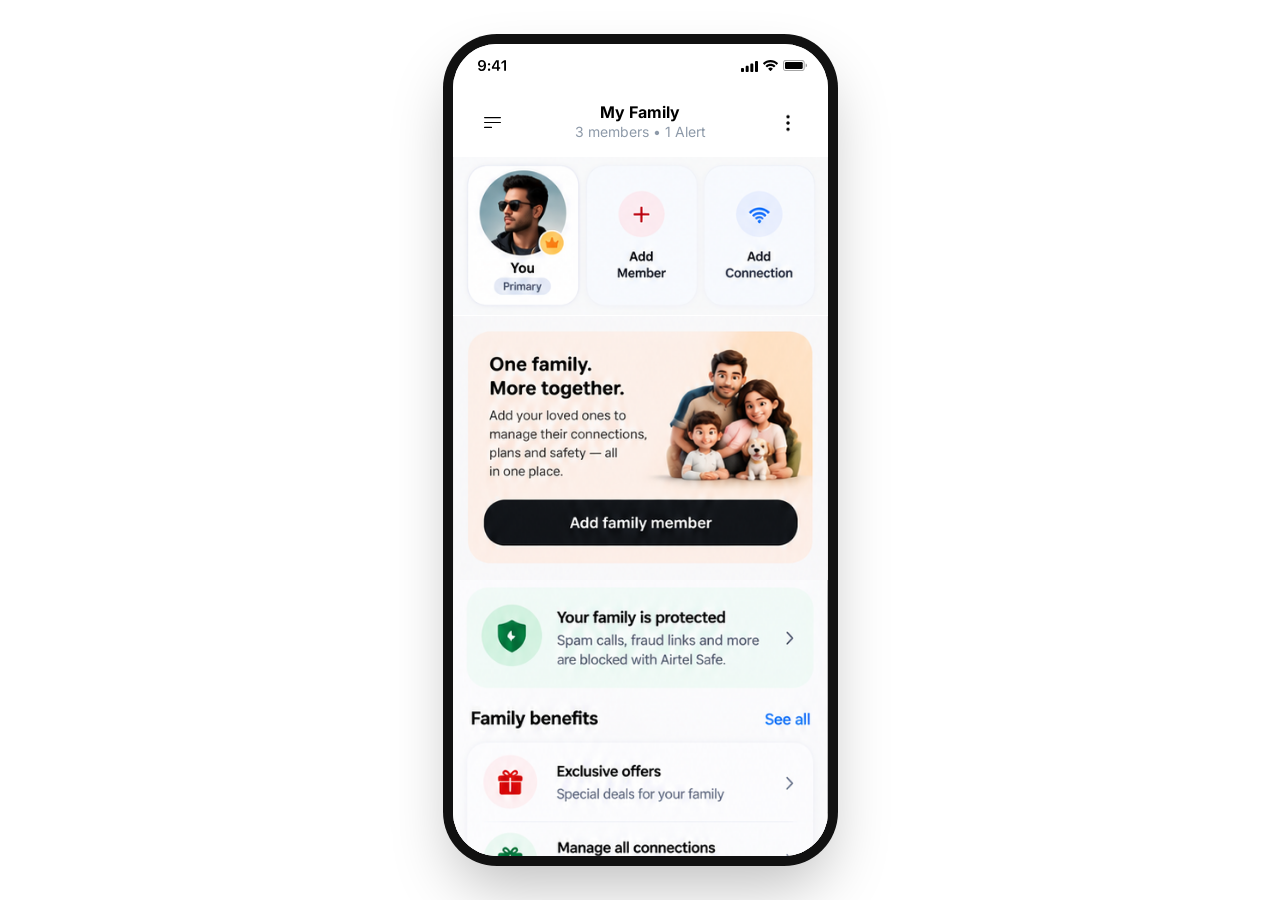
==== commit 348d5d21: "Build Frame 01 exactly as designed Co-Authored-By: Claude Opus 5.5 <noreply@anthropic.com>" ====
--- a/index.html
+++ b/index.html
@@ -6,107 +6,40 @@
   <title>Family Tab</title>
   <link rel="preconnect" href="https://fonts.googleapis.com">
   <link rel="preconnect" href="https://fonts.gstatic.com" crossorigin>
-  <link href="https://fonts.googleapis.com/css2?family=Inter:wght@400;500;700;900&display=swap" rel="stylesheet">
+  <link href="https://fonts.googleapis.com/css2?family=Inter:wght@400;700&display=swap" rel="stylesheet">
   <link rel="stylesheet" href="styles.css">
 </head>
 <body>
   <div class="device">
     <div class="screen">
 
-      <!-- Status bar -->
+      <!-- Status-Bar 1.0/App -->
       <div class="status-bar">
-        <span class="time">9:41</span>
-        <span class="status-icons">
-          <svg width="18" height="11" viewBox="0 0 18 11"><rect x="0" y="7" width="3" height="4" rx="1"/><rect x="5" y="5" width="3" height="6" rx="1"/><rect x="10" y="2.5" width="3" height="8.5" rx="1"/><rect x="15" y="0" width="3" height="11" rx="1"/></svg>
-          <svg width="16" height="11" viewBox="0 0 16 11"><path d="M8 2.3c2.2 0 4.2.9 5.7 2.3l1.1-1.1A9.6 9.6 0 0 0 8 .7 9.6 9.6 0 0 0 1.2 3.5l1.1 1.1A8 8 0 0 1 8 2.3Zm0 3.2c1.3 0 2.5.5 3.4 1.3l1.1-1.1A6.4 6.4 0 0 0 8 3.9a6.4 6.4 0 0 0-4.5 1.8l1.1 1.1c.9-.8 2.1-1.3 3.4-1.3Zm0 3.2c.5 0 .9.2 1.2.5L8 10.4 6.8 9.2c.3-.3.7-.5 1.2-.5Z"/></svg>
-          <svg width="25" height="12" viewBox="0 0 25 12"><rect x=".5" y=".5" width="21" height="11" rx="3.5" fill="none" stroke="currentColor" opacity=".35"/><rect x="2" y="2" width="18" height="8" rx="2"/><path d="M23 4v4c.8-.3 1.3-1.1 1.3-2S23.8 4.3 23 4Z" opacity=".4"/></svg>
-        </span>
+        <img class="sb-time" src="assets/f01/time.svg" width="28.4262" height="11.0889" alt="9:41">
+        <img class="sb-cell" src="assets/f01/cellular.svg" width="17" height="10.667" alt="">
+        <img class="sb-wifi" src="assets/f01/wifi.svg" width="15.333" height="10.9999" alt="">
+        <img class="sb-batt" src="assets/f01/battery.svg" width="24.328" height="11.3333" alt="">
       </div>
 
       <main class="scroll">
+        <div class="frame-01">
 
-        <!-- Top Nav Component ✅ -->
-        <header class="top-nav">
-          <button class="nav-icon" aria-label="Menu"><img src="assets/menu.svg" width="17.2" height="11.4222" alt=""></button>
-          <div class="nav-title">
-            <h1>My Family</h1>
-            <p>3 members • 1 Alert</p>
-          </div>
-          <button class="nav-icon" aria-label="More"><img class="rot90" src="assets/more.svg" width="20" height="3.334" alt=""></button>
-        </header>
+          <!-- Top Nav Component ✅ -->
+          <header class="top-nav">
+            <button class="nav-btn" aria-label="Menu"><img src="assets/f01/menu.svg" width="17.2" height="11.4222" alt=""></button>
+            <div class="nav-title">
+              <h1>My Family</h1>
+              <p>3 members • 1 Alert</p>
+            </div>
+            <button class="nav-btn" aria-label="More"><img src="assets/f01/more.png" width="30" height="30" alt=""></button>
+          </header>
 
-        <div class="layout">
-
-          <!-- Members: Top Nav Unit tiles -->
-          <section class="members">
-            <button class="member is-active">
-              <span class="m-avatar"><span class="avatar-ph"></span><span class="crown">★</span></span>
-              <span class="m-name">You</span>
-              <span class="m-tag">Primary</span>
-            </button>
-            <button class="member">
-              <span class="ia-circle sm"><svg width="22" height="22" viewBox="0 0 24 24" fill="none" stroke="#e40000" stroke-width="1.8" stroke-linecap="round"><path d="M12 5v14M5 12h14"/></svg></span>
-              <span class="m-name">Add<br>Member</span>
-            </button>
-            <button class="member">
-              <span class="ia-circle sm"><svg width="22" height="22" viewBox="0 0 24 24" fill="none" stroke="#075ee8" stroke-width="1.8" stroke-linecap="round" stroke-linejoin="round"><path d="M3 9a13 13 0 0 1 18 0"/><path d="M6.5 12.5a8 8 0 0 1 11 0"/><path d="M10 16a3 3 0 0 1 4 0"/><circle cx="12" cy="19" r=".8" fill="#075ee8"/></svg></span>
-              <span class="m-name">Add<br>Connection</span>
-            </button>
-          </section>
-
-          <!-- Ingress Card ✅ (hero) -->
-          <section class="card hero">
-            <div class="hero-top">
-              <div class="hero-text">
-                <h2>One family.<br>More together.</h2>
-                <p>Add your loved ones to manage their connections, plans and safety — all in one place.</p>
-              </div>
-              <div class="illustration-ph" aria-label="Family illustration placeholder"></div>
-            </div>
-            <a class="btn-primary" href="#">Add family member</a>
-          </section>
-
-          <!-- Ingress Card ✅ (status) -->
-          <a class="card row-card" href="#">
-            <span class="ia-circle sm"><svg width="22" height="22" viewBox="0 0 24 24" fill="none" stroke="#0f7033" stroke-width="1.8" stroke-linecap="round" stroke-linejoin="round"><path d="M12 3 4.5 6v5.5c0 4.4 3.1 8.2 7.5 9.5 4.4-1.3 7.5-5.1 7.5-9.5V6L12 3Z"/><path d="m9 12 2 2 4-4"/></svg></span>
-            <span class="row-text">
-              <span class="status-msg"><span class="notifier"></span>Protected</span>
-              <strong>Your family is protected</strong>
-              <small>Spam calls, fraud links and more are blocked with Airtel Safe.</small>
-            </span>
-            <img src="assets/chevron-right.svg" width="16.67" height="16.67" alt="">
-          </a>
-
-          <!-- List_Refresh ✅ -->
-          <section>
-            <div class="section-title"><h3>Family benefits</h3><a class="link" href="#">See all</a></div>
-            <div class="card list-card">
-              <a class="row" href="#">
-                <span class="ia-circle sm"><svg width="22" height="22" viewBox="0 0 24 24" fill="none" stroke="#e40000" stroke-width="1.8" stroke-linecap="round" stroke-linejoin="round"><rect x="3.5" y="8" width="17" height="4" rx="1"/><path d="M5 12v8h14v-8M12 8v12M12 8S10.5 4 8 4.5 8.5 8 12 8Zm0 0s1.5-4 4-3.5S15.5 8 12 8Z"/></svg></span>
-                <span class="row-text"><strong>Exclusive offers</strong><small>Special deals for your family</small></span>
-                <img src="assets/chevron-right.svg" width="16.67" height="16.67" alt="">
-              </a>
-              <hr>
-              <a class="row" href="#">
-                <span class="ia-circle sm"><svg width="22" height="22" viewBox="0 0 24 24" fill="none" stroke="#0f7033" stroke-width="1.8" stroke-linecap="round" stroke-linejoin="round"><rect x="6" y="2.5" width="12" height="19" rx="2.5"/><path d="M10.5 18.5h3"/></svg></span>
-                <span class="row-text"><strong>Manage all connections</strong><small>Easily handle plans and usage</small></span>
-                <img src="assets/chevron-right.svg" width="16.67" height="16.67" alt="">
-              </a>
-              <hr>
-              <a class="row" href="#">
-                <span class="ia-circle sm"><svg width="22" height="22" viewBox="0 0 24 24" fill="none" stroke="#075ee8" stroke-width="1.8" stroke-linecap="round" stroke-linejoin="round"><path d="M12 3 4.5 6v5.5c0 4.4 3.1 8.2 7.5 9.5 4.4-1.3 7.5-5.1 7.5-9.5V6L12 3Z"/></svg></span>
-                <span class="row-text"><strong>Stay safer together</strong><small>Spam call protection for everyone</small></span>
-                <img src="assets/chevron-right.svg" width="16.67" height="16.67" alt="">
-              </a>
-            </div>
-          </section>
-
-          <!-- Ingress Card ✅ (report) -->
-          <a class="card row-card" href="#">
-            <span class="ia-circle sm"><svg width="22" height="22" viewBox="0 0 24 24" fill="none" stroke="#e40000" stroke-width="1.8" stroke-linecap="round" stroke-linejoin="round"><path d="M12 3 4.5 6v5.5c0 4.4 3.1 8.2 7.5 9.5 4.4-1.3 7.5-5.1 7.5-9.5V6L12 3Z"/><path d="M12 8v4.5M12 15.5v.01"/></svg></span>
-            <span class="row-text"><strong>Personalized Report</strong><small>See your family’s safety report and usage insights.</small></span>
-            <img src="assets/chevron-right.svg" width="16.67" height="16.67" alt="">
-          </a>
+          <!-- My Family Airtel App Mockup 1 -->
+          <div class="mock mock-1"><img src="assets/f01/mockup-1.png" alt="Family members: You, Add Member, Add Connection"></div>
+          <!-- Airtel My Family Dashboard Mockup 2 -->
+          <div class="mock mock-2"><img src="assets/f01/mockup-2.png" alt="One family. More together. Add family member"></div>
+          <!-- My Family Safety Dashboard Mockup 2 -->
+          <div class="mock mock-3"><img src="assets/f01/mockup-3.png" alt="Your family is protected, Family benefits, Personalized Report"></div>
 
         </div>
       </main>
--- a/styles.css
+++ b/styles.css
@@ -1,182 +1,66 @@
-:root {
-  --text: #292c31;
-  --text-title: #3e4146;
-  --text-caption: #696b6f;
-  --text-secondary: #485b76;
-  --blue: #075ee8;
-  --success: #0f7033;
-  --border-card: #e6e9ef;
-  --iconbase: #f0f4f9;
-  --card-start: #ffffff;
-  --card-stop: #f5f5f5;
-  --placeholder: #eef1f5;
-  --radius-lg: 16px;
-}
-
 * { box-sizing: border-box; margin: 0; padding: 0; }
-
 html, body { height: 100%; }
-
 body {
   background: #ffffff;
-  color: var(--text);
   font-family: 'Inter', system-ui, sans-serif;
   font-feature-settings: "liga" 0;
   -webkit-font-smoothing: antialiased;
 }
-
-a { color: inherit; text-decoration: none; }
-button { font: inherit; color: inherit; background: none; border: 0; cursor: pointer; }
+button { background: none; border: 0; cursor: pointer; }
 
 /* ---------- Device: 375 x 812 preview ---------- */
 .device {
   min-height: 100%;
-  display: flex;
-  align-items: center;
-  justify-content: center;
+  display: flex; align-items: center; justify-content: center;
   padding: 24px 0;
 }
 .screen {
   position: relative;
-  width: 375px;
-  height: 812px;
-  background: #ffffff;
+  width: 375px; height: 812px;
+  background: #fff;
   border-radius: 44px;
   overflow: hidden;
   box-shadow: 0 0 0 10px #111, 0 30px 60px rgba(0, 0, 0, .25);
-  display: flex;
-  flex-direction: column;
+  display: flex; flex-direction: column;
 }
 @media (max-width: 500px) {
   .device { padding: 0; display: block; }
   .screen { width: 100%; height: 100vh; height: 100dvh; border-radius: 0; box-shadow: none; }
 }
 
-.status-bar {
-  height: 44px;
-  flex: none;
-  display: flex;
-  align-items: center;
-  justify-content: space-between;
-  padding: 0 20px 0 32px;
-  font-weight: 600;
-  font-size: 15px;
-  color: #000;
-  background: #fff;
-  z-index: 2;
-}
-.status-icons { display: flex; gap: 5px; align-items: center; }
-.status-icons svg { fill: #000; color: #000; }
+/* ---------- Status-Bar 1.0/App ---------- */
+.status-bar { position: relative; flex: none; height: 44px; background: #fff; }
+.status-bar img { position: absolute; display: block; }
+.sb-time { left: 25.21px; top: 16.08px; }
+.sb-cell { right: 70px; top: 17px; }
+.sb-wifi { right: 49.67px; top: 16px; }
+.sb-batt { right: 20.33px; top: 16px; }
 
-.scroll {
-  flex: 1;
-  overflow-y: auto;
-  overflow-x: hidden;
-  scrollbar-width: none;
-  padding-bottom: 40px;
-}
+.scroll { flex: 1; overflow-y: auto; overflow-x: hidden; scrollbar-width: none; }
 .scroll::-webkit-scrollbar { display: none; }
 
-/* ---------- Top Nav ---------- */
+/* ---------- Frame 01 (375 x 1138, minus 44px status bar) ---------- */
+.frame-01 { position: relative; width: 375px; height: 1094px; margin: 0 auto; overflow: hidden; background: #fff; }
+
 .top-nav {
-  height: 72px;
-  display: flex;
-  align-items: center;
-  justify-content: space-between;
-  padding: 16px 20px;
+  position: absolute; left: 0; top: 0;
+  width: 375px; height: 69px;
+  display: flex; align-items: center; justify-content: space-between;
+  padding: 0 20px;
+  background: #fff;
+  z-index: 1;
 }
-.nav-icon { width: 40px; height: 40px; display: grid; place-items: center; }
-.nav-title { text-align: center; }
-.nav-title h1 { font-size: 16px; font-weight: 700; line-height: 20px; }
-.nav-title p { font-size: 12px; line-height: 18px; color: var(--text-caption); }
+.nav-btn { width: 40px; height: 40px; display: grid; place-items: center; }
+.nav-title { position: absolute; left: 50%; top: 15px; transform: translateX(-50%); text-align: center; white-space: nowrap; }
+.nav-title h1 { font-size: 16px; line-height: 18px; font-weight: 700; color: #000; }
+.nav-title p { margin-top: 1px; font-size: 14px; line-height: 20px; color: #8e9aa9; }
 
-.rot90 { transform: rotate(90deg); }
-
-/* ---------- Layout ---------- */
-.layout { display: flex; flex-direction: column; gap: 16px; padding: 8px 16px 0; }
-.link { color: var(--blue); font-size: 14px; line-height: 16px; font-weight: 500; }
-
-/* Card surface (Frame 02: Ingress / Showcase / List) */
-.card {
-  border: 1px solid var(--border-card);
-  border-radius: var(--radius-lg);
-  background: linear-gradient(180deg, var(--card-start) 0%, var(--card-stop) 100%);
-  filter: drop-shadow(0 4px 6px rgba(0, 0, 0, .04));
-}
-
-/* Icon-action circle (Frame 02) */
-.ia-circle {
-  position: relative; flex: none;
-  width: 60px; height: 60px;
-  display: grid; place-items: center;
-  border-radius: 100px;
-  border: 2px solid #fff;
-  background: linear-gradient(180deg, var(--iconbase) 0%, #ffffff 100%);
-  box-shadow: 0 0 0 2px var(--iconbase), 0 5px 5.62px rgba(143, 165, 227, .2);
-}
-.ia-circle.sm { width: 48px; height: 48px; }
-
-/* Members (Top Nav Unit tiles) */
-.members { display: grid; grid-template-columns: repeat(3, 1fr); gap: 8px; }
-.member {
-  height: 140px;
-  display: flex; flex-direction: column; align-items: center; justify-content: center; gap: 8px;
-  border: 1px solid var(--border-card);
-  border-radius: var(--radius-lg);
-  background: linear-gradient(180deg, var(--card-start) 0%, var(--card-stop) 100%);
-}
-.member.is-active { border-color: #c9dafb; background: linear-gradient(180deg, #ffffff 0%, #f3f7ff 100%); }
-.m-avatar { position: relative; }
-.avatar-ph {
-  display: block; width: 64px; height: 64px; border-radius: 50%;
-  background: var(--placeholder); border: 2px solid #fff;
-  box-shadow: 0 0 0 2px var(--iconbase);
-}
-.crown {
-  position: absolute; right: -2px; bottom: -2px;
-  width: 20px; height: 20px; border-radius: 50%;
-  background: #f5b400; color: #fff; font-size: 10px;
-  display: grid; place-items: center; border: 2px solid #fff;
-}
-.m-name { font-size: 14px; line-height: 16px; font-weight: 700; text-align: center; }
-.m-tag {
-  margin-top: -4px;
-  font-size: 11px; line-height: 14px; font-weight: 500; color: var(--text-secondary);
-  background: var(--iconbase); border-radius: 100px; padding: 1px 8px;
-}
-
-/* Hero */
-.hero { padding: 16px; display: flex; flex-direction: column; gap: 16px; }
-.hero-top { display: flex; gap: 12px; align-items: center; }
-.hero-text { flex: 1; display: flex; flex-direction: column; gap: 8px; }
-.hero-text h2 { font-size: 20px; line-height: 24px; font-weight: 700; }
-.hero-text p { font-size: 12px; line-height: 18px; color: var(--text-caption); }
-.illustration-ph {
-  width: 120px; height: 112px; flex: none; border-radius: 12px;
-  background: repeating-conic-gradient(#f2f4f7 0% 25%, #ffffff 0% 50%) 0 0 / 16px 16px;
-  border: 1px solid var(--border-card);
-}
-.btn-primary {
-  height: 48px; display: grid; place-items: center;
-  background: #000; color: #fff; border-radius: 12px;
-  font-size: 14px; line-height: 16px; font-weight: 500;
-}
-
-/* Row cards */
-.row-card, .row { display: flex; align-items: center; gap: 12px; padding: 16px; }
-.row-card > img, .row > img { margin: 1.67px; flex: none; }
-.row-text { flex: 1; display: flex; flex-direction: column; gap: 4px; }
-.row-text strong { font-size: 14px; line-height: 20px; font-weight: 700; }
-.row-text small { font-size: 12px; line-height: 18px; color: var(--text-caption); }
-.status-msg { display: flex; align-items: center; gap: 4px; font-size: 12px; line-height: 14px; font-weight: 700; color: var(--success); }
-.notifier { width: 8px; height: 8px; border-radius: 100px; background: var(--success); }
-
-/* Section Title (Frame 02) */
-.section-title { display: flex; align-items: center; justify-content: space-between; margin: 8px 0 12px; }
-.section-title h3 {
-  font-size: 11px; line-height: 14px; font-weight: 700;
-  letter-spacing: 1.76px; text-transform: uppercase; color: var(--text-title);
-}
-
-/* List_Refresh */
-.list-card hr { border: 0; border-top: 1px solid var(--border-card); margin: 0 16px; }
+/* Mockup crops: positions and crop offsets taken from Figma */
+.mock { position: absolute; left: 0; width: 375px; overflow: hidden; }
+.mock img { position: absolute; display: block; max-width: none; }
+.mock-1 { top: 66.63px;  height: 159.965px; }
+.mock-1 img { width: 307.6%;  height: 658.99%; left: -49.74%; top: -89.84%; }
+.mock-2 { top: 227.6px;  height: 264.322px; }
+.mock-2 img { width: 208.91%; height: 559.34%; left: -2.55%;  top: -138.24%; }
+.mock-3 { top: 491.92px; height: 776.075px; }
+.mock-3 img { width: 207.24%; height: 192.74%; left: -3.51%;  top: -85.46%; }
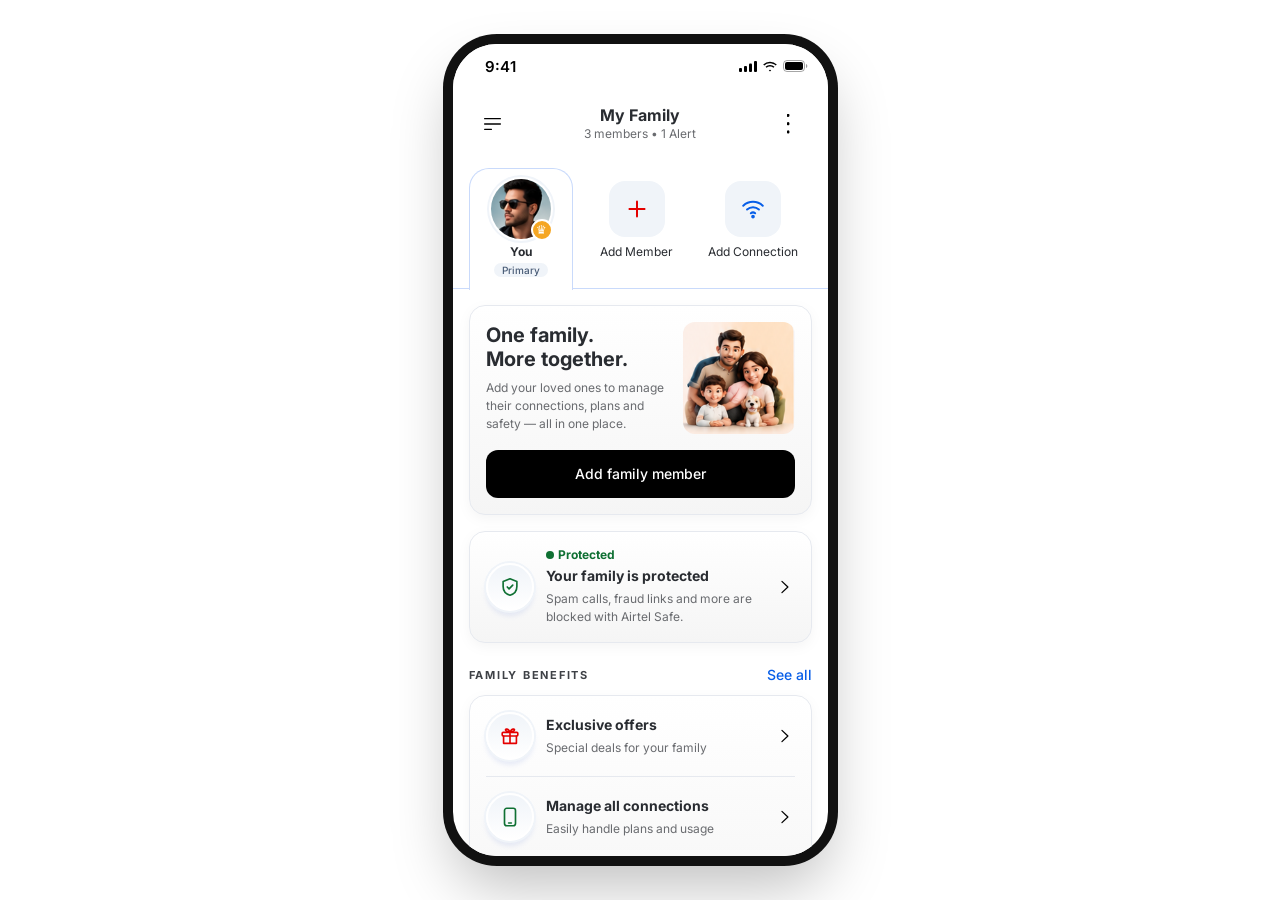
==== commit 91d9f66a: "Frame 01 layout in Frame 02 visual style; keep exact Frame 01 at exact.html Co-Authored-By: Claude O" ====
--- a/index.html
+++ b/index.html
@@ -6,40 +6,107 @@
   <title>Family Tab</title>
   <link rel="preconnect" href="https://fonts.googleapis.com">
   <link rel="preconnect" href="https://fonts.gstatic.com" crossorigin>
-  <link href="https://fonts.googleapis.com/css2?family=Inter:wght@400;700&display=swap" rel="stylesheet">
+  <link href="https://fonts.googleapis.com/css2?family=Inter:wght@400;500;700;900&display=swap" rel="stylesheet">
   <link rel="stylesheet" href="styles.css">
 </head>
 <body>
   <div class="device">
     <div class="screen">
 
-      <!-- Status-Bar 1.0/App -->
+      <!-- Status bar -->
       <div class="status-bar">
-        <img class="sb-time" src="assets/f01/time.svg" width="28.4262" height="11.0889" alt="9:41">
-        <img class="sb-cell" src="assets/f01/cellular.svg" width="17" height="10.667" alt="">
-        <img class="sb-wifi" src="assets/f01/wifi.svg" width="15.333" height="10.9999" alt="">
-        <img class="sb-batt" src="assets/f01/battery.svg" width="24.328" height="11.3333" alt="">
+        <span class="time">9:41</span>
+        <span class="status-icons">
+          <svg width="18" height="11" viewBox="0 0 18 11"><rect x="0" y="7" width="3" height="4" rx="1"/><rect x="5" y="5" width="3" height="6" rx="1"/><rect x="10" y="2.5" width="3" height="8.5" rx="1"/><rect x="15" y="0" width="3" height="11" rx="1"/></svg>
+          <svg width="16" height="11" viewBox="0 0 16 11"><path d="M8 2.3c2.2 0 4.2.9 5.7 2.3l1.1-1.1A9.6 9.6 0 0 0 8 .7 9.6 9.6 0 0 0 1.2 3.5l1.1 1.1A8 8 0 0 1 8 2.3Zm0 3.2c1.3 0 2.5.5 3.4 1.3l1.1-1.1A6.4 6.4 0 0 0 8 3.9a6.4 6.4 0 0 0-4.5 1.8l1.1 1.1c.9-.8 2.1-1.3 3.4-1.3Zm0 3.2c.5 0 .9.2 1.2.5L8 10.4 6.8 9.2c.3-.3.7-.5 1.2-.5Z"/></svg>
+          <svg width="25" height="12" viewBox="0 0 25 12"><rect x=".5" y=".5" width="21" height="11" rx="3.5" fill="none" stroke="currentColor" opacity=".35"/><rect x="2" y="2" width="18" height="8" rx="2"/><path d="M23 4v4c.8-.3 1.3-1.1 1.3-2S23.8 4.3 23 4Z" opacity=".4"/></svg>
+        </span>
       </div>
 
       <main class="scroll">
-        <div class="frame-01">
 
-          <!-- Top Nav Component ✅ -->
-          <header class="top-nav">
-            <button class="nav-btn" aria-label="Menu"><img src="assets/f01/menu.svg" width="17.2" height="11.4222" alt=""></button>
-            <div class="nav-title">
-              <h1>My Family</h1>
-              <p>3 members • 1 Alert</p>
+        <!-- Top Nav Component ✅ -->
+        <header class="top-nav">
+          <button class="nav-icon" aria-label="Menu"><img src="assets/menu.svg" width="17.2" height="11.4222" alt=""></button>
+          <div class="nav-title">
+            <h1>My Family</h1>
+            <p>3 members • 1 Alert</p>
+          </div>
+          <button class="nav-icon" aria-label="More"><img class="rot90" src="assets/more.svg" width="20" height="3.334" alt=""></button>
+        </header>
+
+        <!-- Top Nav Units (Frame 02 tab strip) -->
+        <nav class="unit-strip" aria-label="Family members">
+          <button class="unit is-active">
+            <span class="unit-icon"><span class="avatar"><img src="assets/avatar.png" alt=""></span><span class="crown">♛</span></span>
+            <span class="unit-label">You</span>
+            <span class="unit-tag">Primary</span>
+          </button>
+          <button class="unit">
+            <span class="unit-icon"><span class="icon-box"><svg width="26" height="26" viewBox="0 0 24 24" fill="none" stroke="#e40000" stroke-width="1.8" stroke-linecap="round"><path d="M12 5v14M5 12h14"/></svg></span></span>
+            <span class="unit-label">Add Member</span>
+          </button>
+          <button class="unit">
+            <span class="unit-icon"><span class="icon-box"><svg width="26" height="26" viewBox="0 0 24 24" fill="none" stroke="#075ee8" stroke-width="1.8" stroke-linecap="round" stroke-linejoin="round"><path d="M3 9a13 13 0 0 1 18 0"/><path d="M6.5 12.5a8 8 0 0 1 11 0"/><path d="M10 16a3 3 0 0 1 4 0"/><circle cx="12" cy="19" r=".8" fill="#075ee8"/></svg></span></span>
+            <span class="unit-label">Add Connection</span>
+          </button>
+        </nav>
+
+        <div class="layout">
+
+          <!-- Ingress Card ✅ (hero) -->
+          <section class="card hero">
+            <div class="hero-top">
+              <div class="hero-text">
+                <h2>One family.<br>More together.</h2>
+                <p>Add your loved ones to manage their connections, plans and safety — all in one place.</p>
+              </div>
+              <img class="illustration" src="assets/family.png" width="112" height="112" alt="Family illustration">
             </div>
-            <button class="nav-btn" aria-label="More"><img src="assets/f01/more.png" width="30" height="30" alt=""></button>
-          </header>
+            <a class="btn-primary" href="#">Add family member</a>
+          </section>
 
-          <!-- My Family Airtel App Mockup 1 -->
-          <div class="mock mock-1"><img src="assets/f01/mockup-1.png" alt="Family members: You, Add Member, Add Connection"></div>
-          <!-- Airtel My Family Dashboard Mockup 2 -->
-          <div class="mock mock-2"><img src="assets/f01/mockup-2.png" alt="One family. More together. Add family member"></div>
-          <!-- My Family Safety Dashboard Mockup 2 -->
-          <div class="mock mock-3"><img src="assets/f01/mockup-3.png" alt="Your family is protected, Family benefits, Personalized Report"></div>
+          <!-- Ingress Card ✅ (status) -->
+          <a class="card row-card" href="#">
+            <span class="ia-circle sm"><svg width="22" height="22" viewBox="0 0 24 24" fill="none" stroke="#0f7033" stroke-width="1.8" stroke-linecap="round" stroke-linejoin="round"><path d="M12 3 4.5 6v5.5c0 4.4 3.1 8.2 7.5 9.5 4.4-1.3 7.5-5.1 7.5-9.5V6L12 3Z"/><path d="m9 12 2 2 4-4"/></svg></span>
+            <span class="row-text">
+              <span class="status-msg"><span class="notifier"></span>Protected</span>
+              <strong>Your family is protected</strong>
+              <small>Spam calls, fraud links and more are blocked with Airtel Safe.</small>
+            </span>
+            <img src="assets/chevron-right.svg" width="16.67" height="16.67" alt="">
+          </a>
+
+          <!-- List_Refresh ✅ -->
+          <section>
+            <div class="section-title"><h3>Family benefits</h3><a class="link" href="#">See all</a></div>
+            <div class="card list-card">
+              <a class="row" href="#">
+                <span class="ia-circle sm"><svg width="22" height="22" viewBox="0 0 24 24" fill="none" stroke="#e40000" stroke-width="1.8" stroke-linecap="round" stroke-linejoin="round"><rect x="3.5" y="8" width="17" height="4" rx="1"/><path d="M5 12v8h14v-8M12 8v12M12 8S10.5 4 8 4.5 8.5 8 12 8Zm0 0s1.5-4 4-3.5S15.5 8 12 8Z"/></svg></span>
+                <span class="row-text"><strong>Exclusive offers</strong><small>Special deals for your family</small></span>
+                <img src="assets/chevron-right.svg" width="16.67" height="16.67" alt="">
+              </a>
+              <hr>
+              <a class="row" href="#">
+                <span class="ia-circle sm"><svg width="22" height="22" viewBox="0 0 24 24" fill="none" stroke="#0f7033" stroke-width="1.8" stroke-linecap="round" stroke-linejoin="round"><rect x="6" y="2.5" width="12" height="19" rx="2.5"/><path d="M10.5 18.5h3"/></svg></span>
+                <span class="row-text"><strong>Manage all connections</strong><small>Easily handle plans and usage</small></span>
+                <img src="assets/chevron-right.svg" width="16.67" height="16.67" alt="">
+              </a>
+              <hr>
+              <a class="row" href="#">
+                <span class="ia-circle sm"><svg width="22" height="22" viewBox="0 0 24 24" fill="none" stroke="#075ee8" stroke-width="1.8" stroke-linecap="round" stroke-linejoin="round"><path d="M12 3 4.5 6v5.5c0 4.4 3.1 8.2 7.5 9.5 4.4-1.3 7.5-5.1 7.5-9.5V6L12 3Z"/></svg></span>
+                <span class="row-text"><strong>Stay safer together</strong><small>Spam call protection for everyone</small></span>
+                <img src="assets/chevron-right.svg" width="16.67" height="16.67" alt="">
+              </a>
+            </div>
+          </section>
+
+          <!-- Ingress Card ✅ (report) -->
+          <a class="card row-card" href="#">
+            <span class="ia-circle sm"><svg width="22" height="22" viewBox="0 0 24 24" fill="none" stroke="#e40000" stroke-width="1.8" stroke-linecap="round" stroke-linejoin="round"><path d="M12 3 4.5 6v5.5c0 4.4 3.1 8.2 7.5 9.5 4.4-1.3 7.5-5.1 7.5-9.5V6L12 3Z"/><path d="M12 8v4.5M12 15.5v.01"/></svg></span>
+            <span class="row-text"><strong>Personalized Report</strong><small>See your family’s safety report and usage insights.</small></span>
+            <img src="assets/chevron-right.svg" width="16.67" height="16.67" alt="">
+          </a>
 
         </div>
       </main>
--- a/styles.css
+++ b/styles.css
@@ -1,66 +1,193 @@
+:root {
+  --text: #292c31;
+  --text-title: #3e4146;
+  --text-caption: #696b6f;
+  --text-secondary: #485b76;
+  --blue: #075ee8;
+  --success: #0f7033;
+  --border-card: #e6e9ef;
+  --iconbase: #f0f4f9;
+  --card-start: #ffffff;
+  --card-stop: #f5f5f5;
+  --placeholder: #eef1f5;
+  --radius-lg: 16px;
+}
+
 * { box-sizing: border-box; margin: 0; padding: 0; }
+
 html, body { height: 100%; }
+
 body {
   background: #ffffff;
+  color: var(--text);
   font-family: 'Inter', system-ui, sans-serif;
   font-feature-settings: "liga" 0;
   -webkit-font-smoothing: antialiased;
 }
-button { background: none; border: 0; cursor: pointer; }
+
+a { color: inherit; text-decoration: none; }
+button { font: inherit; color: inherit; background: none; border: 0; cursor: pointer; }
 
 /* ---------- Device: 375 x 812 preview ---------- */
 .device {
   min-height: 100%;
-  display: flex; align-items: center; justify-content: center;
+  display: flex;
+  align-items: center;
+  justify-content: center;
   padding: 24px 0;
 }
 .screen {
   position: relative;
-  width: 375px; height: 812px;
-  background: #fff;
+  width: 375px;
+  height: 812px;
+  background: #ffffff;
   border-radius: 44px;
   overflow: hidden;
   box-shadow: 0 0 0 10px #111, 0 30px 60px rgba(0, 0, 0, .25);
-  display: flex; flex-direction: column;
+  display: flex;
+  flex-direction: column;
 }
 @media (max-width: 500px) {
   .device { padding: 0; display: block; }
   .screen { width: 100%; height: 100vh; height: 100dvh; border-radius: 0; box-shadow: none; }
 }
 
-/* ---------- Status-Bar 1.0/App ---------- */
-.status-bar { position: relative; flex: none; height: 44px; background: #fff; }
-.status-bar img { position: absolute; display: block; }
-.sb-time { left: 25.21px; top: 16.08px; }
-.sb-cell { right: 70px; top: 17px; }
-.sb-wifi { right: 49.67px; top: 16px; }
-.sb-batt { right: 20.33px; top: 16px; }
+.status-bar {
+  height: 44px;
+  flex: none;
+  display: flex;
+  align-items: center;
+  justify-content: space-between;
+  padding: 0 20px 0 32px;
+  font-weight: 600;
+  font-size: 15px;
+  color: #000;
+  background: #fff;
+  z-index: 2;
+}
+.status-icons { display: flex; gap: 5px; align-items: center; }
+.status-icons svg { fill: #000; color: #000; }
 
-.scroll { flex: 1; overflow-y: auto; overflow-x: hidden; scrollbar-width: none; }
+.scroll {
+  flex: 1;
+  overflow-y: auto;
+  overflow-x: hidden;
+  scrollbar-width: none;
+  padding-bottom: 40px;
+}
 .scroll::-webkit-scrollbar { display: none; }
 
-/* ---------- Frame 01 (375 x 1138, minus 44px status bar) ---------- */
-.frame-01 { position: relative; width: 375px; height: 1094px; margin: 0 auto; overflow: hidden; background: #fff; }
+/* ---------- Top Nav ---------- */
+.top-nav {
+  height: 72px;
+  display: flex;
+  align-items: center;
+  justify-content: space-between;
+  padding: 16px 20px;
+}
+.nav-icon { width: 40px; height: 40px; display: grid; place-items: center; }
+.nav-title { text-align: center; }
+.nav-title h1 { font-size: 16px; font-weight: 700; line-height: 20px; }
+.nav-title p { font-size: 12px; line-height: 18px; color: var(--text-caption); }
 
-.top-nav {
-  position: absolute; left: 0; top: 0;
-  width: 375px; height: 69px;
-  display: flex; align-items: center; justify-content: space-between;
-  padding: 0 20px;
-  background: #fff;
-  z-index: 1;
+.rot90 { transform: rotate(90deg); }
+
+/* ---------- Layout ---------- */
+.layout { display: flex; flex-direction: column; gap: 16px; padding: 8px 16px 0; }
+.link { color: var(--blue); font-size: 14px; line-height: 16px; font-weight: 500; }
+
+/* Card surface (Frame 02: Ingress / Showcase / List) */
+.card {
+  border: 1px solid var(--border-card);
+  border-radius: var(--radius-lg);
+  background: linear-gradient(180deg, var(--card-start) 0%, var(--card-stop) 100%);
+  filter: drop-shadow(0 4px 6px rgba(0, 0, 0, .04));
 }
-.nav-btn { width: 40px; height: 40px; display: grid; place-items: center; }
-.nav-title { position: absolute; left: 50%; top: 15px; transform: translateX(-50%); text-align: center; white-space: nowrap; }
-.nav-title h1 { font-size: 16px; line-height: 18px; font-weight: 700; color: #000; }
-.nav-title p { margin-top: 1px; font-size: 14px; line-height: 20px; color: #8e9aa9; }
 
-/* Mockup crops: positions and crop offsets taken from Figma */
-.mock { position: absolute; left: 0; width: 375px; overflow: hidden; }
-.mock img { position: absolute; display: block; max-width: none; }
-.mock-1 { top: 66.63px;  height: 159.965px; }
-.mock-1 img { width: 307.6%;  height: 658.99%; left: -49.74%; top: -89.84%; }
-.mock-2 { top: 227.6px;  height: 264.322px; }
-.mock-2 img { width: 208.91%; height: 559.34%; left: -2.55%;  top: -138.24%; }
-.mock-3 { top: 491.92px; height: 776.075px; }
-.mock-3 img { width: 207.24%; height: 192.74%; left: -3.51%;  top: -85.46%; }
+/* Icon-action circle (Frame 02) */
+.ia-circle {
+  position: relative; flex: none;
+  width: 60px; height: 60px;
+  display: grid; place-items: center;
+  border-radius: 100px;
+  border: 2px solid #fff;
+  background: linear-gradient(180deg, var(--iconbase) 0%, #ffffff 100%);
+  box-shadow: 0 0 0 2px var(--iconbase), 0 5px 5.62px rgba(143, 165, 227, .2);
+}
+.ia-circle.sm { width: 48px; height: 48px; }
+
+/* Top Nav Units (Frame 02 tab strip) */
+.unit-strip {
+  position: relative;
+  display: flex; gap: 12px;
+  padding: 8px 16px 0;
+  margin-bottom: 8px;
+}
+.unit-strip::after {
+  content: ""; position: absolute; left: 0; right: 0; bottom: 0;
+  border-bottom: 1px solid #c9dafb;
+}
+.unit {
+  position: relative; z-index: 1;
+  width: 104px; padding: 8px 0 12px;
+  display: flex; flex-direction: column; align-items: center; gap: 4px;
+  border: 1px solid transparent; border-bottom: 0;
+  border-radius: 20px 20px 0 0;
+}
+.unit.is-active {
+  border-color: #c9dafb;
+  background: linear-gradient(180deg, #ffffff 0%, #ffffff 100%);
+  margin-bottom: -1px; padding-bottom: 13px;
+}
+.unit-icon { position: relative; width: 64px; height: 64px; display: grid; place-items: center; }
+.icon-box {
+  width: 56px; height: 56px; border-radius: 16px;
+  display: grid; place-items: center;
+  background: var(--iconbase);
+}
+.avatar { width: 60px; height: 60px; border-radius: 50%; overflow: hidden; box-shadow: 0 0 0 2px #fff, 0 0 0 4px var(--iconbase); }
+.avatar img { width: 76px; height: 76px; margin: -8px 0 0 -8px; display: block; }
+.crown {
+  position: absolute; right: 0; bottom: 0;
+  width: 22px; height: 22px; border-radius: 50%;
+  background: #f5a623; color: #fff; font-size: 12px; line-height: 1;
+  display: grid; place-items: center; border: 2px solid #fff;
+}
+.unit-label { font-size: 12px; line-height: 14px; color: var(--text); }
+.unit.is-active .unit-label { font-weight: 700; }
+.unit-tag {
+  font-size: 10px; line-height: 14px; font-weight: 500; color: var(--text-secondary);
+  background: var(--iconbase); border-radius: 100px; padding: 0 8px;
+}
+
+/* Hero */
+.hero { padding: 16px; display: flex; flex-direction: column; gap: 16px; }
+.hero-top { display: flex; gap: 12px; align-items: center; }
+.hero-text { flex: 1; display: flex; flex-direction: column; gap: 8px; }
+.hero-text h2 { font-size: 20px; line-height: 24px; font-weight: 700; }
+.hero-text p { font-size: 12px; line-height: 18px; color: var(--text-caption); }
+.illustration { width: 112px; height: 112px; flex: none; border-radius: 12px; display: block; }
+.btn-primary {
+  height: 48px; display: grid; place-items: center;
+  background: #000; color: #fff; border-radius: 12px;
+  font-size: 14px; line-height: 16px; font-weight: 500;
+}
+
+/* Row cards */
+.row-card, .row { display: flex; align-items: center; gap: 12px; padding: 16px; }
+.row-card > img, .row > img { margin: 1.67px; flex: none; }
+.row-text { flex: 1; display: flex; flex-direction: column; gap: 4px; }
+.row-text strong { font-size: 14px; line-height: 20px; font-weight: 700; }
+.row-text small { font-size: 12px; line-height: 18px; color: var(--text-caption); }
+.status-msg { display: flex; align-items: center; gap: 4px; font-size: 12px; line-height: 14px; font-weight: 700; color: var(--success); }
+.notifier { width: 8px; height: 8px; border-radius: 100px; background: var(--success); }
+
+/* Section Title (Frame 02) */
+.section-title { display: flex; align-items: center; justify-content: space-between; margin: 8px 0 12px; }
+.section-title h3 {
+  font-size: 11px; line-height: 14px; font-weight: 700;
+  letter-spacing: 1.76px; text-transform: uppercase; color: var(--text-title);
+}
+
+/* List_Refresh */
+.list-card hr { border: 0; border-top: 1px solid var(--border-card); margin: 0 16px; }
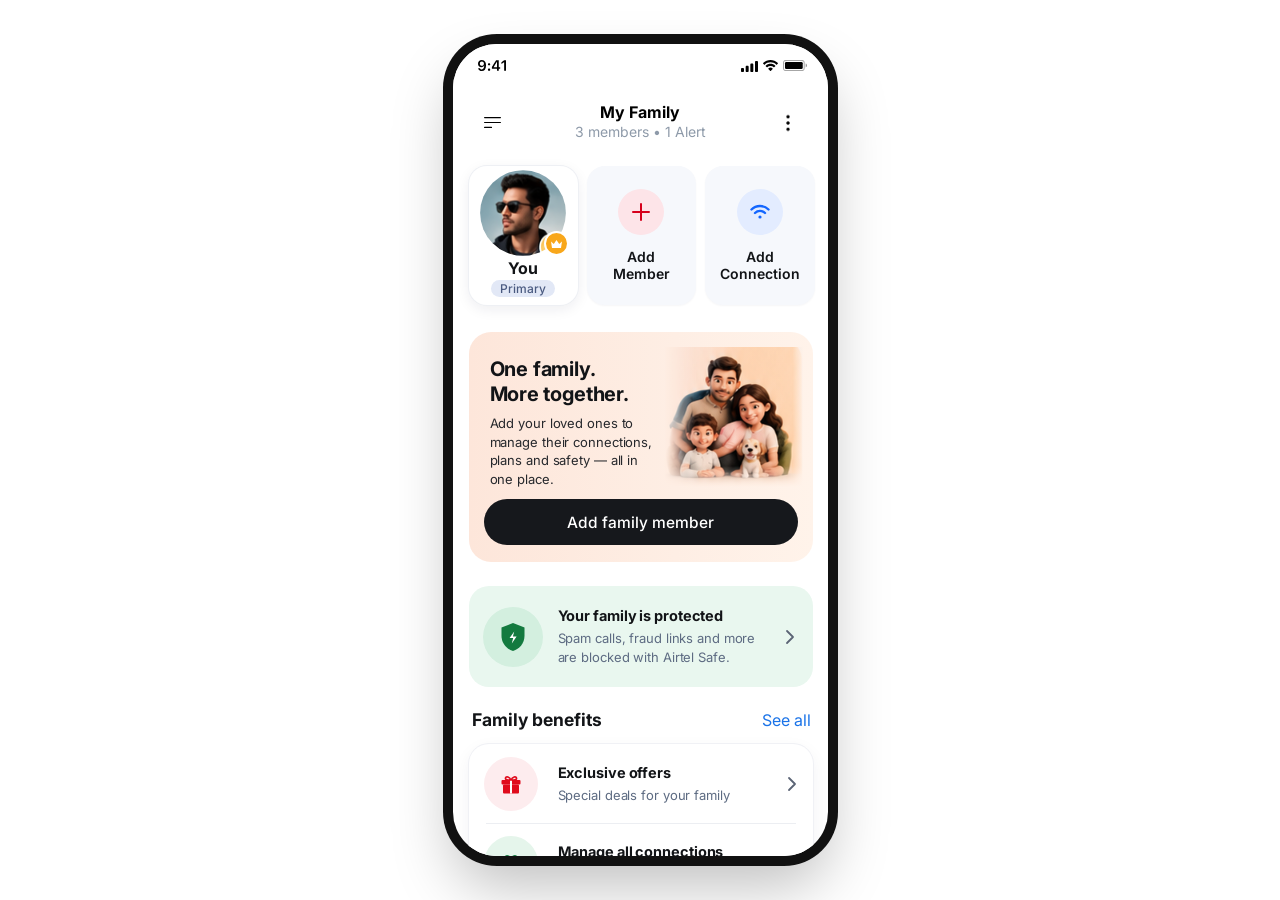
==== commit f17c067b: "Frame 01 as real tappable components on white, with Frame 02 press feel Co-Authored-By: Claude Opus " ====
--- a/index.html
+++ b/index.html
@@ -6,111 +6,124 @@
   <title>Family Tab</title>
   <link rel="preconnect" href="https://fonts.googleapis.com">
   <link rel="preconnect" href="https://fonts.gstatic.com" crossorigin>
-  <link href="https://fonts.googleapis.com/css2?family=Inter:wght@400;500;700;900&display=swap" rel="stylesheet">
+  <link href="https://fonts.googleapis.com/css2?family=Inter:wght@400;500;600;700&display=swap" rel="stylesheet">
   <link rel="stylesheet" href="styles.css">
 </head>
 <body>
   <div class="device">
     <div class="screen">
 
-      <!-- Status bar -->
+      <!-- Status-Bar 1.0/App -->
       <div class="status-bar">
-        <span class="time">9:41</span>
-        <span class="status-icons">
-          <svg width="18" height="11" viewBox="0 0 18 11"><rect x="0" y="7" width="3" height="4" rx="1"/><rect x="5" y="5" width="3" height="6" rx="1"/><rect x="10" y="2.5" width="3" height="8.5" rx="1"/><rect x="15" y="0" width="3" height="11" rx="1"/></svg>
-          <svg width="16" height="11" viewBox="0 0 16 11"><path d="M8 2.3c2.2 0 4.2.9 5.7 2.3l1.1-1.1A9.6 9.6 0 0 0 8 .7 9.6 9.6 0 0 0 1.2 3.5l1.1 1.1A8 8 0 0 1 8 2.3Zm0 3.2c1.3 0 2.5.5 3.4 1.3l1.1-1.1A6.4 6.4 0 0 0 8 3.9a6.4 6.4 0 0 0-4.5 1.8l1.1 1.1c.9-.8 2.1-1.3 3.4-1.3Zm0 3.2c.5 0 .9.2 1.2.5L8 10.4 6.8 9.2c.3-.3.7-.5 1.2-.5Z"/></svg>
-          <svg width="25" height="12" viewBox="0 0 25 12"><rect x=".5" y=".5" width="21" height="11" rx="3.5" fill="none" stroke="currentColor" opacity=".35"/><rect x="2" y="2" width="18" height="8" rx="2"/><path d="M23 4v4c.8-.3 1.3-1.1 1.3-2S23.8 4.3 23 4Z" opacity=".4"/></svg>
-        </span>
+        <img class="sb-time" src="assets/f01/time.svg" width="28.4262" height="11.0889" alt="9:41">
+        <img class="sb-cell" src="assets/f01/cellular.svg" width="17" height="10.667" alt="">
+        <img class="sb-wifi" src="assets/f01/wifi.svg" width="15.333" height="10.9999" alt="">
+        <img class="sb-batt" src="assets/f01/battery.svg" width="24.328" height="11.3333" alt="">
       </div>
 
       <main class="scroll">
 
         <!-- Top Nav Component ✅ -->
         <header class="top-nav">
-          <button class="nav-icon" aria-label="Menu"><img src="assets/menu.svg" width="17.2" height="11.4222" alt=""></button>
+          <button class="nav-btn tap" aria-label="Menu"><img src="assets/f01/menu.svg" width="17.2" height="11.4222" alt=""></button>
           <div class="nav-title">
             <h1>My Family</h1>
             <p>3 members • 1 Alert</p>
           </div>
-          <button class="nav-icon" aria-label="More"><img class="rot90" src="assets/more.svg" width="20" height="3.334" alt=""></button>
+          <button class="nav-btn tap" aria-label="More"><img src="assets/f01/more.png" width="30" height="30" alt=""></button>
         </header>
 
-        <!-- Top Nav Units (Frame 02 tab strip) -->
-        <nav class="unit-strip" aria-label="Family members">
-          <button class="unit is-active">
-            <span class="unit-icon"><span class="avatar"><img src="assets/avatar.png" alt=""></span><span class="crown">♛</span></span>
-            <span class="unit-label">You</span>
-            <span class="unit-tag">Primary</span>
+        <!-- Members -->
+        <section class="members" role="tablist" aria-label="Family members">
+          <button class="member tap is-active" role="tab" aria-selected="true">
+            <span class="avatar"><img src="assets/avatar.png" alt=""><span class="crown"><svg width="13" height="10" viewBox="0 0 13 10"><path d="M1 2.5 3.8 5 6.5 1l2.7 4L12 2.5 11 9H2L1 2.5Z" fill="#fff"/></svg></span></span>
+            <span class="m-name">You</span>
+            <span class="m-tag">Primary</span>
           </button>
-          <button class="unit">
-            <span class="unit-icon"><span class="icon-box"><svg width="26" height="26" viewBox="0 0 24 24" fill="none" stroke="#e40000" stroke-width="1.8" stroke-linecap="round"><path d="M12 5v14M5 12h14"/></svg></span></span>
-            <span class="unit-label">Add Member</span>
+          <button class="member tap" role="tab" aria-selected="false">
+            <span class="m-circle pink"><svg width="22" height="22" viewBox="0 0 22 22" fill="none" stroke="#d6001c" stroke-width="2" stroke-linecap="round"><path d="M11 3v16M3 11h16"/></svg></span>
+            <span class="m-label">Add<br>Member</span>
           </button>
-          <button class="unit">
-            <span class="unit-icon"><span class="icon-box"><svg width="26" height="26" viewBox="0 0 24 24" fill="none" stroke="#075ee8" stroke-width="1.8" stroke-linecap="round" stroke-linejoin="round"><path d="M3 9a13 13 0 0 1 18 0"/><path d="M6.5 12.5a8 8 0 0 1 11 0"/><path d="M10 16a3 3 0 0 1 4 0"/><circle cx="12" cy="19" r=".8" fill="#075ee8"/></svg></span></span>
-            <span class="unit-label">Add Connection</span>
+          <button class="member tap" role="tab" aria-selected="false">
+            <span class="m-circle blue"><svg width="24" height="24" viewBox="0 0 24 24" fill="none" stroke="#1366ff" stroke-width="2.4" stroke-linecap="round"><path d="M3.5 9.5a12 12 0 0 1 17 0"/><path d="M7 13a7 7 0 0 1 10 0"/><circle cx="12" cy="17" r="1.6" fill="#1366ff" stroke="none"/></svg></span>
+            <span class="m-label">Add<br>Connection</span>
           </button>
-        </nav>
+        </section>
 
-        <div class="layout">
+        <div class="content">
 
-          <!-- Ingress Card ✅ (hero) -->
-          <section class="card hero">
-            <div class="hero-top">
-              <div class="hero-text">
-                <h2>One family.<br>More together.</h2>
-                <p>Add your loved ones to manage their connections, plans and safety — all in one place.</p>
-              </div>
-              <img class="illustration" src="assets/family.png" width="112" height="112" alt="Family illustration">
+          <!-- Hero -->
+          <section class="hero">
+            <div class="hero-text">
+              <h2>One family.<br>More together.</h2>
+              <p>Add your loved ones to manage their connections, plans and safety — all in one place.</p>
             </div>
-            <a class="btn-primary" href="#">Add family member</a>
+            <img class="hero-art" src="assets/family.png" alt="">
+            <button class="btn-dark tap">Add family member</button>
           </section>
 
-          <!-- Ingress Card ✅ (status) -->
-          <a class="card row-card" href="#">
-            <span class="ia-circle sm"><svg width="22" height="22" viewBox="0 0 24 24" fill="none" stroke="#0f7033" stroke-width="1.8" stroke-linecap="round" stroke-linejoin="round"><path d="M12 3 4.5 6v5.5c0 4.4 3.1 8.2 7.5 9.5 4.4-1.3 7.5-5.1 7.5-9.5V6L12 3Z"/><path d="m9 12 2 2 4-4"/></svg></span>
+          <!-- Protected -->
+          <a class="row-card mint tap" href="#">
+            <span class="icon-circle mint"><svg width="28" height="30" viewBox="0 0 28 30"><path d="M14 1 2.5 5.5v8.2C2.5 21 7.4 27 14 29c6.6-2 11.5-8 11.5-15.3V5.5L14 1Z" fill="#137a3f"/><path d="m15.2 9.5-4.6 6.6h3.6l-1.4 5.4 4.8-7h-3.7l1.3-5Z" fill="#fff"/></svg></span>
             <span class="row-text">
-              <span class="status-msg"><span class="notifier"></span>Protected</span>
               <strong>Your family is protected</strong>
               <small>Spam calls, fraud links and more are blocked with Airtel Safe.</small>
             </span>
-            <img src="assets/chevron-right.svg" width="16.67" height="16.67" alt="">
+            <svg class="chev" width="10" height="16" viewBox="0 0 10 16" fill="none" stroke="#5b6475" stroke-width="1.8" stroke-linecap="round" stroke-linejoin="round"><path d="m2 2 6 6-6 6"/></svg>
           </a>
 
-          <!-- List_Refresh ✅ -->
-          <section>
-            <div class="section-title"><h3>Family benefits</h3><a class="link" href="#">See all</a></div>
-            <div class="card list-card">
-              <a class="row" href="#">
-                <span class="ia-circle sm"><svg width="22" height="22" viewBox="0 0 24 24" fill="none" stroke="#e40000" stroke-width="1.8" stroke-linecap="round" stroke-linejoin="round"><rect x="3.5" y="8" width="17" height="4" rx="1"/><path d="M5 12v8h14v-8M12 8v12M12 8S10.5 4 8 4.5 8.5 8 12 8Zm0 0s1.5-4 4-3.5S15.5 8 12 8Z"/></svg></span>
-                <span class="row-text"><strong>Exclusive offers</strong><small>Special deals for your family</small></span>
-                <img src="assets/chevron-right.svg" width="16.67" height="16.67" alt="">
-              </a>
-              <hr>
-              <a class="row" href="#">
-                <span class="ia-circle sm"><svg width="22" height="22" viewBox="0 0 24 24" fill="none" stroke="#0f7033" stroke-width="1.8" stroke-linecap="round" stroke-linejoin="round"><rect x="6" y="2.5" width="12" height="19" rx="2.5"/><path d="M10.5 18.5h3"/></svg></span>
-                <span class="row-text"><strong>Manage all connections</strong><small>Easily handle plans and usage</small></span>
-                <img src="assets/chevron-right.svg" width="16.67" height="16.67" alt="">
-              </a>
-              <hr>
-              <a class="row" href="#">
-                <span class="ia-circle sm"><svg width="22" height="22" viewBox="0 0 24 24" fill="none" stroke="#075ee8" stroke-width="1.8" stroke-linecap="round" stroke-linejoin="round"><path d="M12 3 4.5 6v5.5c0 4.4 3.1 8.2 7.5 9.5 4.4-1.3 7.5-5.1 7.5-9.5V6L12 3Z"/></svg></span>
-                <span class="row-text"><strong>Stay safer together</strong><small>Spam call protection for everyone</small></span>
-                <img src="assets/chevron-right.svg" width="16.67" height="16.67" alt="">
-              </a>
-            </div>
-          </section>
+          <!-- Family benefits -->
+          <div class="section-head">
+            <h3>Family benefits</h3>
+            <a class="see-all tap" href="#">See all</a>
+          </div>
+          <div class="list-card">
+            <a class="list-row tap" href="#">
+              <span class="icon-circle sm pink"><svg width="24" height="24" viewBox="0 0 24 24"><rect x="2.5" y="8" width="19" height="4.5" rx="1" fill="#e00b1c"/><rect x="4" y="12.5" width="16" height="9" rx="1" fill="#e00b1c"/><path d="M11 8h2v13.5h-2z" fill="#fff"/><path d="M12 8C10.5 4.5 7 4 6.5 6S9 8 12 8Zm0 0c1.5-3.5 5-4 5.5-2S15 8 12 8Z" fill="none" stroke="#e00b1c" stroke-width="1.6"/></svg></span>
+              <span class="row-text"><strong>Exclusive offers</strong><small>Special deals for your family</small></span>
+              <svg class="chev" width="10" height="16" viewBox="0 0 10 16" fill="none" stroke="#5b6475" stroke-width="1.8" stroke-linecap="round" stroke-linejoin="round"><path d="m2 2 6 6-6 6"/></svg>
+            </a>
+            <a class="list-row tap" href="#">
+              <span class="icon-circle sm green"><svg width="24" height="24" viewBox="0 0 24 24"><rect x="2.5" y="8" width="19" height="4.5" rx="1" fill="#137a3f"/><rect x="4" y="12.5" width="16" height="9" rx="1" fill="#137a3f"/><path d="M11 8h2v13.5h-2z" fill="#fff"/><path d="M12 8C10.5 4.5 7 4 6.5 6S9 8 12 8Zm0 0c1.5-3.5 5-4 5.5-2S15 8 12 8Z" fill="none" stroke="#137a3f" stroke-width="1.6"/></svg></span>
+              <span class="row-text"><strong>Manage all connections</strong><small>Easily handle plans and usage</small></span>
+              <svg class="chev" width="10" height="16" viewBox="0 0 10 16" fill="none" stroke="#5b6475" stroke-width="1.8" stroke-linecap="round" stroke-linejoin="round"><path d="m2 2 6 6-6 6"/></svg>
+            </a>
+            <a class="list-row tap" href="#">
+              <span class="icon-circle sm blue"><svg width="22" height="24" viewBox="0 0 28 30"><path d="M14 1 2.5 5.5v8.2C2.5 21 7.4 27 14 29c6.6-2 11.5-8 11.5-15.3V5.5L14 1Z" fill="#1366ff"/><path d="M14 1v28c6.6-2 11.5-8 11.5-15.3V5.5L14 1Z" fill="#0b4fd1"/><path d="m15.2 9.5-4.6 6.6h3.6l-1.4 5.4" fill="none" stroke="#fff" stroke-width="1.6" stroke-linecap="round" stroke-linejoin="round"/></svg></span>
+              <span class="row-text"><strong>Stay safer together</strong><small>Spam call protection for everyone</small></span>
+              <svg class="chev" width="10" height="16" viewBox="0 0 10 16" fill="none" stroke="#5b6475" stroke-width="1.8" stroke-linecap="round" stroke-linejoin="round"><path d="m2 2 6 6-6 6"/></svg>
+            </a>
+          </div>
 
-          <!-- Ingress Card ✅ (report) -->
-          <a class="card row-card" href="#">
-            <span class="ia-circle sm"><svg width="22" height="22" viewBox="0 0 24 24" fill="none" stroke="#e40000" stroke-width="1.8" stroke-linecap="round" stroke-linejoin="round"><path d="M12 3 4.5 6v5.5c0 4.4 3.1 8.2 7.5 9.5 4.4-1.3 7.5-5.1 7.5-9.5V6L12 3Z"/><path d="M12 8v4.5M12 15.5v.01"/></svg></span>
-            <span class="row-text"><strong>Personalized Report</strong><small>See your family’s safety report and usage insights.</small></span>
-            <img src="assets/chevron-right.svg" width="16.67" height="16.67" alt="">
+          <!-- Personalized Report -->
+          <a class="row-card rose tap" href="#">
+            <span class="icon-circle rose"><svg width="28" height="30" viewBox="0 0 28 30"><path d="M14 1 2.5 5.5v8.2C2.5 21 7.4 27 14 29c6.6-2 11.5-8 11.5-15.3V5.5L14 1Z" fill="#e00b1c"/><path d="M14 1v28c6.6-2 11.5-8 11.5-15.3V5.5L14 1Z" fill="#b8000f"/><path d="m15.2 9.5-4.6 6.6h3.6l-1.4 5.4" fill="none" stroke="#fff" stroke-width="1.8" stroke-linecap="round" stroke-linejoin="round"/></svg></span>
+            <span class="row-text">
+              <strong class="lg">Personalized Report</strong>
+              <small>See your family’s safety report and usage insights.</small>
+            </span>
+            <svg class="chev" width="10" height="16" viewBox="0 0 10 16" fill="none" stroke="#5b6475" stroke-width="1.8" stroke-linecap="round" stroke-linejoin="round"><path d="m2 2 6 6-6 6"/></svg>
           </a>
 
         </div>
       </main>
     </div>
   </div>
+
+  <script>
+    // Member tiles behave like Frame 02's top-nav units: tap to select.
+    document.querySelectorAll('.member').forEach(function (tile) {
+      tile.addEventListener('click', function () {
+        document.querySelectorAll('.member').forEach(function (t) {
+          t.classList.toggle('is-active', t === tile);
+          t.setAttribute('aria-selected', t === tile);
+        });
+      });
+    });
+    // Prototype links don't navigate.
+    document.querySelectorAll('a[href="#"]').forEach(function (a) {
+      a.addEventListener('click', function (e) { e.preventDefault(); });
+    });
+  </script>
 </body>
 </html>
--- a/styles.css
+++ b/styles.css
@@ -1,22 +1,12 @@
 :root {
-  --text: #292c31;
-  --text-title: #3e4146;
-  --text-caption: #696b6f;
-  --text-secondary: #485b76;
-  --blue: #075ee8;
-  --success: #0f7033;
-  --border-card: #e6e9ef;
-  --iconbase: #f0f4f9;
-  --card-start: #ffffff;
-  --card-stop: #f5f5f5;
-  --placeholder: #eef1f5;
-  --radius-lg: 16px;
+  --text: #121417;
+  --text-sub: #5d6b82;
+  --nav-sub: #8e9aa9;
+  --blue: #1a73e8;
 }
 
 * { box-sizing: border-box; margin: 0; padding: 0; }
-
 html, body { height: 100%; }
-
 body {
   background: #ffffff;
   color: var(--text);
@@ -24,170 +14,154 @@
   font-feature-settings: "liga" 0;
   -webkit-font-smoothing: antialiased;
 }
-
 a { color: inherit; text-decoration: none; }
-button { font: inherit; color: inherit; background: none; border: 0; cursor: pointer; }
+button { font: inherit; color: inherit; background: none; border: 0; cursor: pointer; text-align: inherit; }
 
 /* ---------- Device: 375 x 812 preview ---------- */
-.device {
-  min-height: 100%;
-  display: flex;
-  align-items: center;
-  justify-content: center;
-  padding: 24px 0;
-}
+.device { min-height: 100%; display: flex; align-items: center; justify-content: center; padding: 24px 0; }
 .screen {
   position: relative;
-  width: 375px;
-  height: 812px;
-  background: #ffffff;
+  width: 375px; height: 812px;
+  background: #fff;
   border-radius: 44px;
   overflow: hidden;
   box-shadow: 0 0 0 10px #111, 0 30px 60px rgba(0, 0, 0, .25);
-  display: flex;
-  flex-direction: column;
+  display: flex; flex-direction: column;
 }
 @media (max-width: 500px) {
   .device { padding: 0; display: block; }
   .screen { width: 100%; height: 100vh; height: 100dvh; border-radius: 0; box-shadow: none; }
 }
 
-.status-bar {
-  height: 44px;
-  flex: none;
-  display: flex;
-  align-items: center;
-  justify-content: space-between;
-  padding: 0 20px 0 32px;
-  font-weight: 600;
-  font-size: 15px;
-  color: #000;
-  background: #fff;
-  z-index: 2;
-}
-.status-icons { display: flex; gap: 5px; align-items: center; }
-.status-icons svg { fill: #000; color: #000; }
+.status-bar { position: relative; flex: none; height: 44px; background: #fff; }
+.status-bar img { position: absolute; display: block; }
+.sb-time { left: 25.21px; top: 16.08px; }
+.sb-cell { right: 70px; top: 17px; }
+.sb-wifi { right: 49.67px; top: 16px; }
+.sb-batt { right: 20.33px; top: 16px; }
 
-.scroll {
-  flex: 1;
-  overflow-y: auto;
-  overflow-x: hidden;
-  scrollbar-width: none;
-  padding-bottom: 40px;
-}
+.scroll { flex: 1; overflow-y: auto; overflow-x: hidden; scrollbar-width: none; padding-bottom: 40px; -webkit-tap-highlight-color: transparent; }
 .scroll::-webkit-scrollbar { display: none; }
+
+/* ---------- Tap feel (Frame 02 press behaviour) ---------- */
+.tap { transition: transform .16s cubic-bezier(.3, .7, .4, 1), box-shadow .2s, background-color .2s, filter .2s; }
+.tap:active { transform: scale(.96); }
+.list-row.tap:active { transform: none; background-color: rgba(18, 20, 23, .04); }
+.see-all.tap:active, .nav-btn.tap:active { transform: scale(.9); opacity: .7; }
 
 /* ---------- Top Nav ---------- */
 .top-nav {
-  height: 72px;
-  display: flex;
-  align-items: center;
-  justify-content: space-between;
-  padding: 16px 20px;
+  position: relative; height: 69px;
+  display: flex; align-items: center; justify-content: space-between;
+  padding: 0 20px;
 }
-.nav-icon { width: 40px; height: 40px; display: grid; place-items: center; }
-.nav-title { text-align: center; }
-.nav-title h1 { font-size: 16px; font-weight: 700; line-height: 20px; }
-.nav-title p { font-size: 12px; line-height: 18px; color: var(--text-caption); }
+.nav-btn { width: 40px; height: 40px; display: grid; place-items: center; border-radius: 50%; }
+.nav-title { position: absolute; left: 50%; top: 15px; transform: translateX(-50%); text-align: center; white-space: nowrap; }
+.nav-title h1 { font-size: 16px; line-height: 18px; font-weight: 700; color: #000; }
+.nav-title p { margin-top: 1px; font-size: 14px; line-height: 20px; color: var(--nav-sub); }
 
-.rot90 { transform: rotate(90deg); }
+/* ---------- Members ---------- */
+.members {
+  display: grid; grid-template-columns: repeat(3, 1fr); gap: 9px;
+  padding: 9px 13px 10px 16px;
+}
+.member {
+  height: 139px; border-radius: 18px;
+  display: flex; flex-direction: column; align-items: center; justify-content: center;
+  background: #f6f8fc;
+  box-shadow: 0 1px 2px rgba(20, 30, 60, .04);
+}
+.member.is-active {
+  background: #fff;
+  box-shadow: 0 0 0 1px #eef0f4, 0 4px 14px rgba(20, 30, 60, .08);
+}
+.avatar { position: relative; width: 86px; height: 86px; margin-top: -4px; }
+.avatar img { width: 100%; height: 100%; border-radius: 50%; object-fit: cover; object-position: 50% 45%; transform: scale(1.12); clip-path: circle(44.5%); display: block; }
+.crown {
+  position: absolute; right: -3px; bottom: 0;
+  width: 25px; height: 25px; border-radius: 50%;
+  background: #f8a71b; border: 2px solid #fff;
+  display: grid; place-items: center;
+}
+.m-name { font-size: 16px; line-height: 20px; font-weight: 700; margin-top: 2px; }
+.m-tag {
+  margin-top: 2px; padding: 0 9px;
+  font-size: 12px; line-height: 17px; font-weight: 500; color: #4a5a80;
+  background: #e2e8f6; border-radius: 100px;
+}
+.m-circle { width: 46px; height: 46px; border-radius: 50%; display: grid; place-items: center; }
+.m-circle.pink { background: #fde4e8; }
+.m-circle.blue { background: #e3ecff; }
+.m-label { margin-top: 13px; font-size: 14px; line-height: 17px; font-weight: 600; text-align: center; }
 
-/* ---------- Layout ---------- */
-.layout { display: flex; flex-direction: column; gap: 16px; padding: 8px 16px 0; }
-.link { color: var(--blue); font-size: 14px; line-height: 16px; font-weight: 500; }
-
-/* Card surface (Frame 02: Ingress / Showcase / List) */
-.card {
-  border: 1px solid var(--border-card);
-  border-radius: var(--radius-lg);
-  background: linear-gradient(180deg, var(--card-start) 0%, var(--card-stop) 100%);
-  filter: drop-shadow(0 4px 6px rgba(0, 0, 0, .04));
-}
-
-/* Icon-action circle (Frame 02) */
-.ia-circle {
-  position: relative; flex: none;
-  width: 60px; height: 60px;
-  display: grid; place-items: center;
-  border-radius: 100px;
-  border: 2px solid #fff;
-  background: linear-gradient(180deg, var(--iconbase) 0%, #ffffff 100%);
-  box-shadow: 0 0 0 2px var(--iconbase), 0 5px 5.62px rgba(143, 165, 227, .2);
-}
-.ia-circle.sm { width: 48px; height: 48px; }
-
-/* Top Nav Units (Frame 02 tab strip) */
-.unit-strip {
-  position: relative;
-  display: flex; gap: 12px;
-  padding: 8px 16px 0;
-  margin-bottom: 8px;
-}
-.unit-strip::after {
-  content: ""; position: absolute; left: 0; right: 0; bottom: 0;
-  border-bottom: 1px solid #c9dafb;
-}
-.unit {
-  position: relative; z-index: 1;
-  width: 104px; padding: 8px 0 12px;
-  display: flex; flex-direction: column; align-items: center; gap: 4px;
-  border: 1px solid transparent; border-bottom: 0;
-  border-radius: 20px 20px 0 0;
-}
-.unit.is-active {
-  border-color: #c9dafb;
-  background: linear-gradient(180deg, #ffffff 0%, #ffffff 100%);
-  margin-bottom: -1px; padding-bottom: 13px;
-}
-.unit-icon { position: relative; width: 64px; height: 64px; display: grid; place-items: center; }
-.icon-box {
-  width: 56px; height: 56px; border-radius: 16px;
-  display: grid; place-items: center;
-  background: var(--iconbase);
-}
-.avatar { width: 60px; height: 60px; border-radius: 50%; overflow: hidden; box-shadow: 0 0 0 2px #fff, 0 0 0 4px var(--iconbase); }
-.avatar img { width: 76px; height: 76px; margin: -8px 0 0 -8px; display: block; }
-.crown {
-  position: absolute; right: 0; bottom: 0;
-  width: 22px; height: 22px; border-radius: 50%;
-  background: #f5a623; color: #fff; font-size: 12px; line-height: 1;
-  display: grid; place-items: center; border: 2px solid #fff;
-}
-.unit-label { font-size: 12px; line-height: 14px; color: var(--text); }
-.unit.is-active .unit-label { font-weight: 700; }
-.unit-tag {
-  font-size: 10px; line-height: 14px; font-weight: 500; color: var(--text-secondary);
-  background: var(--iconbase); border-radius: 100px; padding: 0 8px;
-}
+/* ---------- Content ---------- */
+.content { padding: 17px 15px 0 16px; display: flex; flex-direction: column; }
 
 /* Hero */
-.hero { padding: 16px; display: flex; flex-direction: column; gap: 16px; }
-.hero-top { display: flex; gap: 12px; align-items: center; }
-.hero-text { flex: 1; display: flex; flex-direction: column; gap: 8px; }
-.hero-text h2 { font-size: 20px; line-height: 24px; font-weight: 700; }
-.hero-text p { font-size: 12px; line-height: 18px; color: var(--text-caption); }
-.illustration { width: 112px; height: 112px; flex: none; border-radius: 12px; display: block; }
-.btn-primary {
-  height: 48px; display: grid; place-items: center;
-  background: #000; color: #fff; border-radius: 12px;
-  font-size: 14px; line-height: 16px; font-weight: 500;
+.hero {
+  position: relative; overflow: hidden;
+  height: 230px; border-radius: 22px;
+  background: linear-gradient(90deg, #fde6da 0%, #feeee4 60%, #fff3ea 100%);
+  padding: 25px 15px 17px 21px;
+}
+.hero-text { position: relative; z-index: 1; width: 168px; }
+.hero h2 { font-size: 20px; line-height: 25px; font-weight: 700; letter-spacing: -.2px; }
+.hero p { margin-top: 7px; font-size: 13px; line-height: 18.5px; color: #26282c; letter-spacing: -.1px; }
+.hero-art {
+  position: absolute; right: 9px; top: 15px;
+  width: 140px; height: 140px; object-fit: cover;
+  mix-blend-mode: multiply;
+  -webkit-mask-image: linear-gradient(90deg, transparent 0%, #000 22%, #000 92%, transparent 100%), linear-gradient(180deg, #000 85%, transparent 100%);
+  -webkit-mask-composite: source-in;
+          mask-image: linear-gradient(90deg, transparent 0%, #000 22%, #000 92%, transparent 100%), linear-gradient(180deg, #000 85%, transparent 100%);
+          mask-composite: intersect;
+}
+.btn-dark {
+  position: absolute; left: 15px; right: 15px; bottom: 17px;
+  height: 46px; border-radius: 23px;
+  background: #16181c; color: #fff;
+  font-size: 15.5px; font-weight: 500; text-align: center;
 }
 
 /* Row cards */
-.row-card, .row { display: flex; align-items: center; gap: 12px; padding: 16px; }
-.row-card > img, .row > img { margin: 1.67px; flex: none; }
-.row-text { flex: 1; display: flex; flex-direction: column; gap: 4px; }
-.row-text strong { font-size: 14px; line-height: 20px; font-weight: 700; }
-.row-text small { font-size: 12px; line-height: 18px; color: var(--text-caption); }
-.status-msg { display: flex; align-items: center; gap: 4px; font-size: 12px; line-height: 14px; font-weight: 700; color: var(--success); }
-.notifier { width: 8px; height: 8px; border-radius: 100px; background: var(--success); }
+.row-card {
+  margin-top: 24px;
+  display: flex; align-items: center; gap: 15px;
+  padding: 0 18px 0 14px; min-height: 101px; border-radius: 20px;
+}
+.row-card.mint { background: #e9f7ef; }
+.row-card.rose { background: #fde8ea; min-height: 103px; margin-top: 18px; }
+.icon-circle { flex: none; width: 60px; height: 60px; border-radius: 50%; display: grid; place-items: center; }
+.icon-circle.mint { background: #d3efdf; }
+.icon-circle.rose { background: #fbd2d6; }
+.icon-circle.sm { width: 54px; height: 54px; }
+.icon-circle.pink { background: #fdecee; }
+.icon-circle.green { background: #e5f5eb; }
+.icon-circle.blue { background: #e8effd; }
+.row-text { flex: 1; display: flex; flex-direction: column; gap: 3px; }
+.row-text strong { font-size: 14.5px; line-height: 20px; font-weight: 700; letter-spacing: -.1px; }
+.row-text strong.lg { font-size: 16px; }
+.row-text small { font-size: 13px; line-height: 19px; color: var(--text-sub); letter-spacing: -.1px; }
+.chev { flex: none; }
 
-/* Section Title (Frame 02) */
-.section-title { display: flex; align-items: center; justify-content: space-between; margin: 8px 0 12px; }
-.section-title h3 {
-  font-size: 11px; line-height: 14px; font-weight: 700;
-  letter-spacing: 1.76px; text-transform: uppercase; color: var(--text-title);
+/* Section head */
+.section-head { display: flex; align-items: center; justify-content: space-between; margin: 22px 2px 13px 3px; }
+.section-head h3 { font-size: 17.5px; line-height: 22px; font-weight: 700; }
+.see-all { font-size: 16px; line-height: 20px; color: var(--blue); }
+
+/* Benefits list */
+.list-card {
+  background: #fff; border-radius: 20px;
+  box-shadow: 0 0 0 1px #f0f1f5, 0 6px 18px rgba(20, 30, 60, .06);
+  overflow: hidden;
 }
-
-/* List_Refresh */
-.list-card hr { border: 0; border-top: 1px solid var(--border-card); margin: 0 16px; }
+.list-row {
+  position: relative;
+  display: flex; align-items: center; gap: 20px;
+  height: 79px; padding: 0 16px 0 15px;
+}
+.list-row + .list-row::before {
+  content: ""; position: absolute; top: 0; left: 17px; right: 17px;
+  border-top: 1px solid #eceef2;
+}
+.list-row .row-text strong { font-size: 14.5px; }
